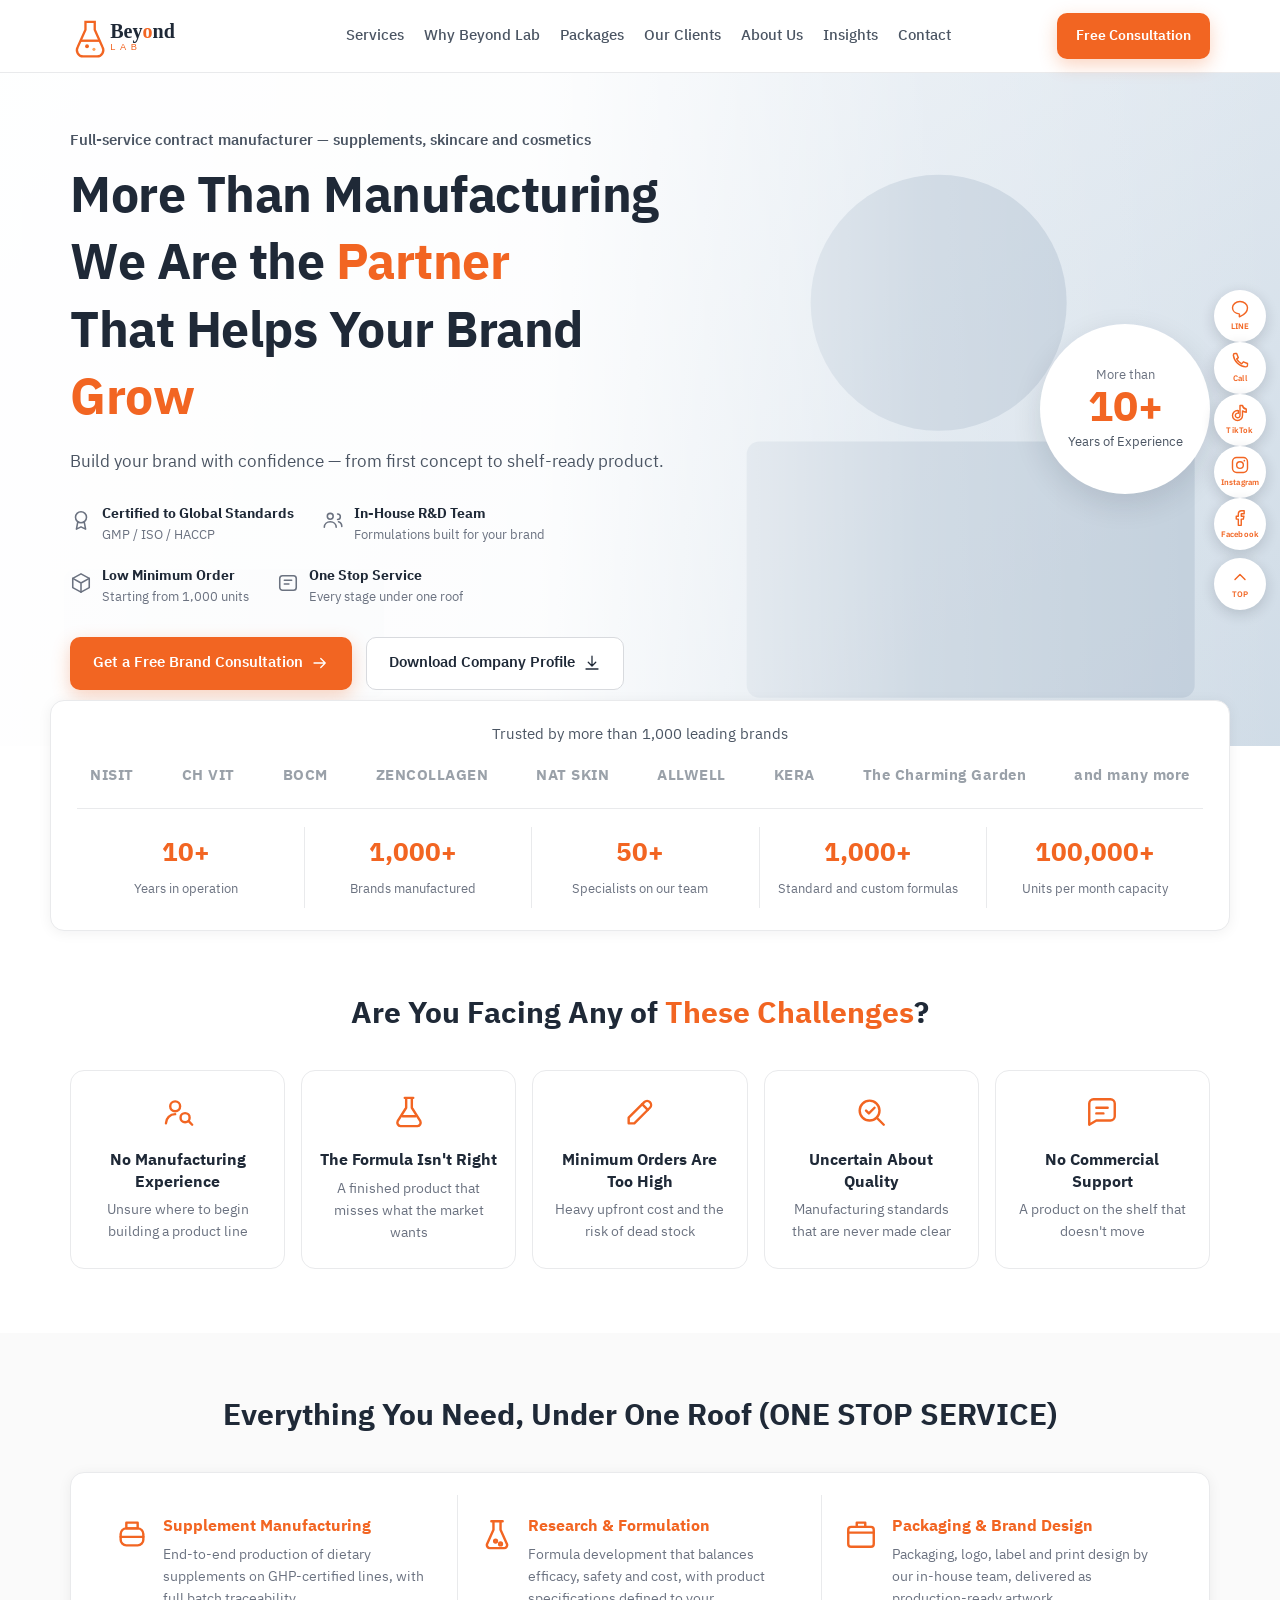
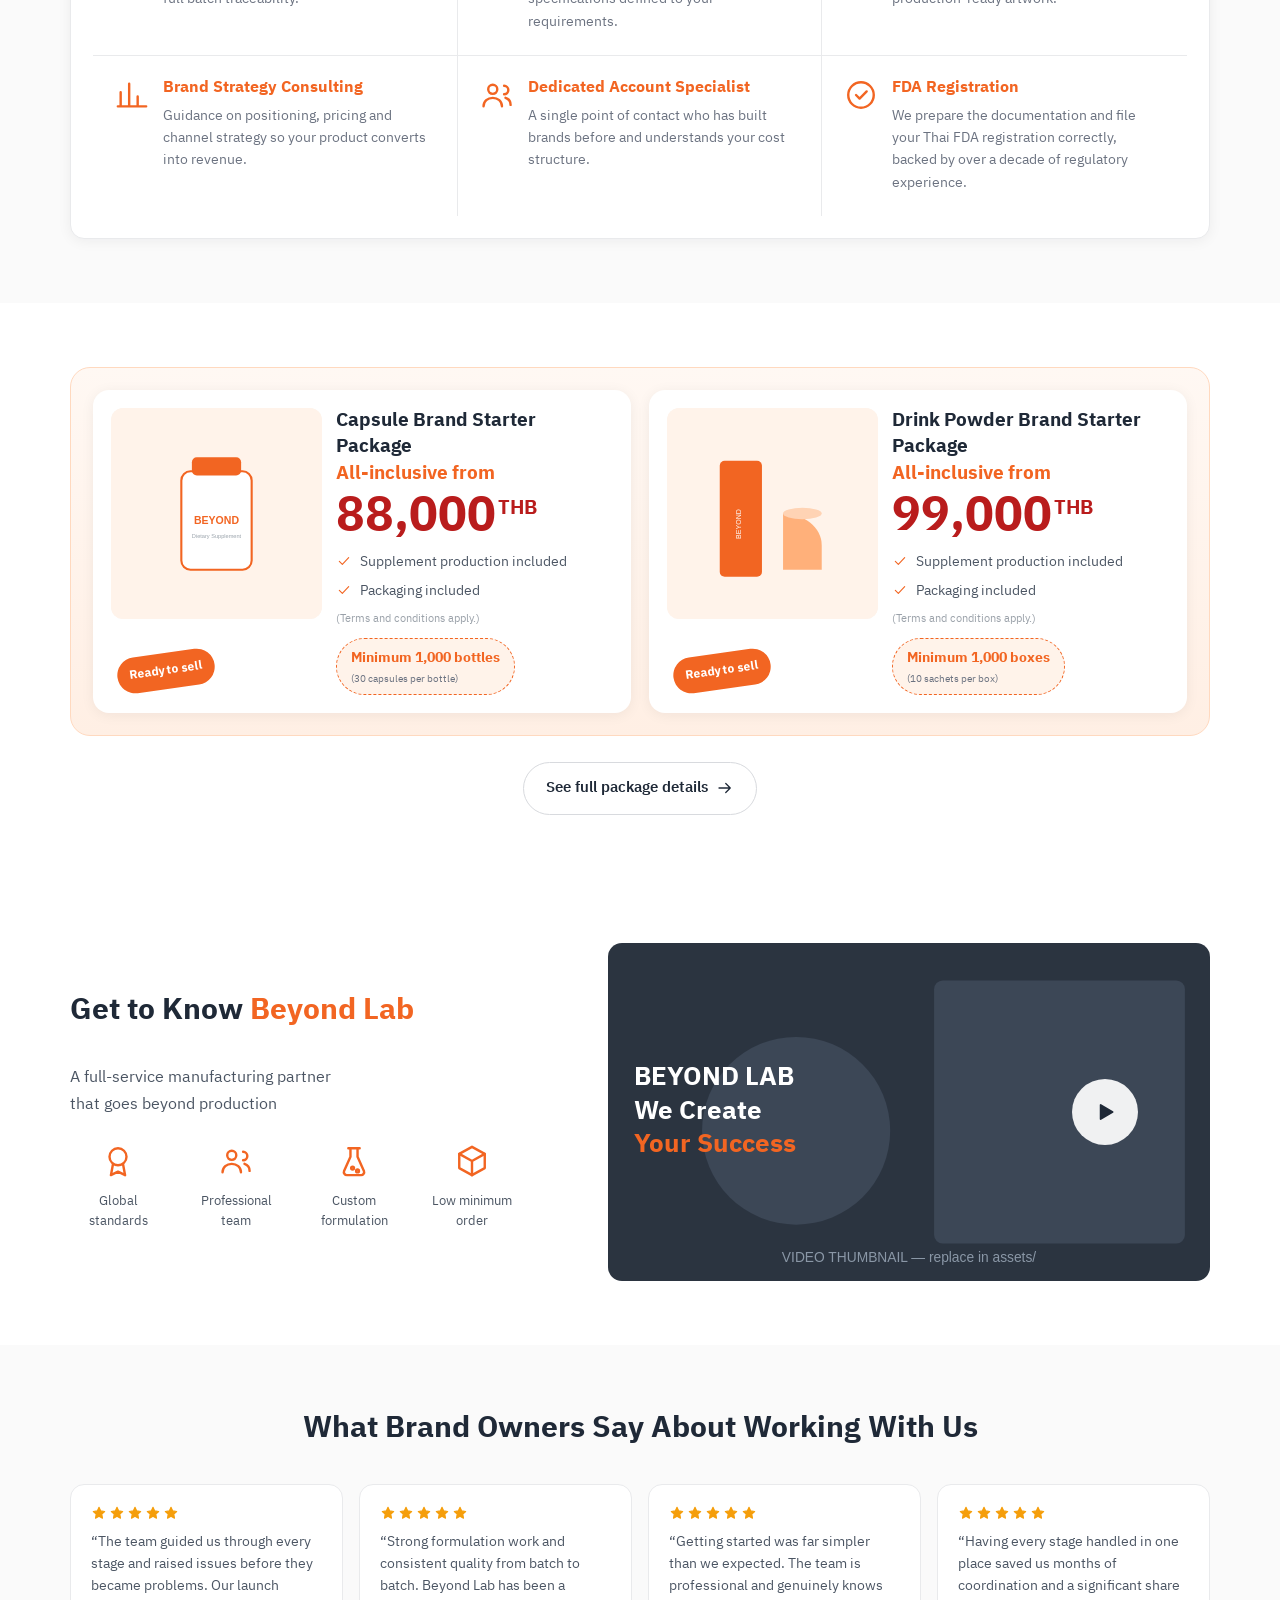
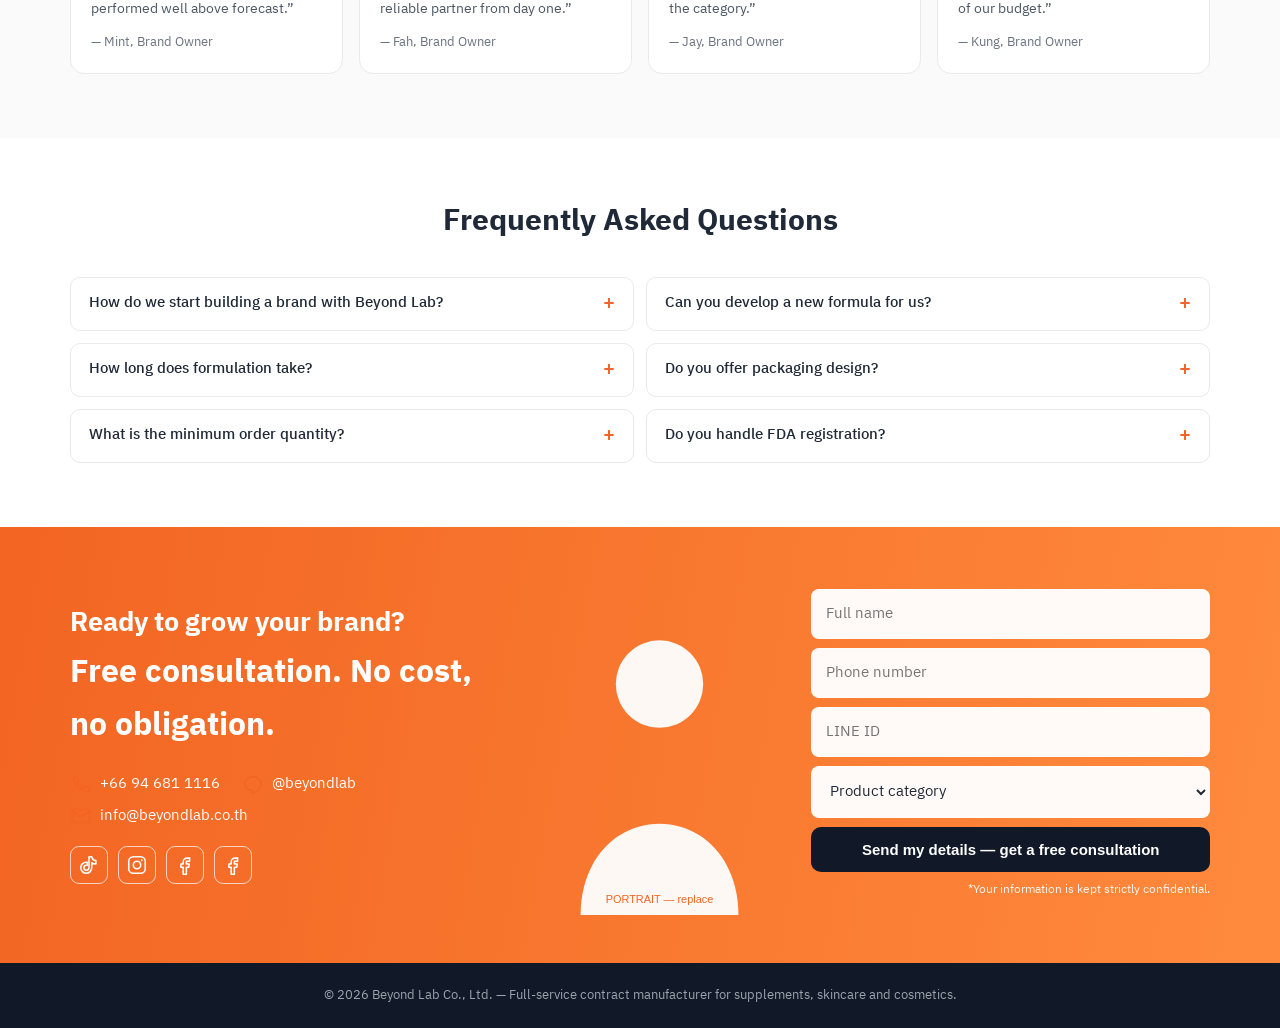
==== docs/index.html @ 8967efa1 "Gate the editor behind a secret key, add editor-free production build - Toolbar is removed from the " ====
<!DOCTYPE html>
<html lang="en">
<head>
<meta charset="utf-8">
<meta name="viewport" content="width=device-width, initial-scale=1">
<title>Beyond Lab — Contract Manufacturer for Supplements, Skincare &amp; Cosmetics</title>
<meta name="description" content="Beyond Lab is a full-service contract manufacturer for dietary supplements, skincare and cosmetics. GMP / ISO / HACCP certified, minimum orders from 1,000 units. Free consultation.">
<link rel="icon" href="assets/logo.svg">
<link rel="preconnect" href="https://fonts.googleapis.com">
<link rel="preconnect" href="https://fonts.gstatic.com" crossorigin>
<link href="https://fonts.googleapis.com/css2?family=IBM+Plex+Sans+Thai:wght@400;500;600;700&display=swap" rel="stylesheet">
<link rel="stylesheet" href="css/style.css?v=5">
</head>
<body>

<!-- All page content is rendered from js/content.js -->
<main id="app"></main>

<script src="js/content.js?v=5"></script>
<script src="js/icons.js?v=5"></script>
<script src="js/render.js?v=5"></script>
<script src="js/viewer.js"></script>
</body>
</html>
---- docs/css/style.css ----
/* ============================================================
   Beyond Lab landing page
   ============================================================ */
:root{
  --brand:#F26522; --brand-d:#d4531a; --brand-l:#FFF3EA;
  --ink:#1F2937; --ink-2:#4B5563; --muted:#6B7280;
  --line:#E9EAEC; --bg:#fff; --bg-alt:#FAFAFA;
  --radius:14px; --shadow:0 2px 14px rgba(17,24,39,.06);
  --wrap:1180px;
}
*{box-sizing:border-box}
html{scroll-behavior:smooth}
body{
  margin:0;background:var(--bg);color:var(--ink);
  font-family:"IBM Plex Sans Thai","Noto Sans Thai",-apple-system,"Segoe UI",sans-serif;
  font-size:16px;line-height:1.65;-webkit-font-smoothing:antialiased;
}
img{max-width:100%;display:block}
/* ช่องรูป: กำหนดกรอบไว้แน่นอน รูปใหม่ที่ใส่เข้ามาจะถูกครอบให้พอดีเสมอ */
.imgbox{position:relative;display:block;width:100%;overflow:hidden}
.imgbox>img{width:100%;height:100%;display:block;object-fit:cover;object-position:center;background:var(--bg-alt)}
a{color:inherit;text-decoration:none}
h1,h2,h3{margin:0;line-height:1.35;font-weight:700}
p{margin:0}
hr{border:0;border-top:1px solid var(--line);margin:18px 0}
.wrap{max-width:var(--wrap);margin:0 auto;padding:0 20px;width:100%}
.hl{color:var(--brand)}
.center{text-align:center;margin-top:26px}
.ic{width:22px;height:22px;flex:none}

/* ---------- buttons ---------- */
.btn{display:inline-flex;align-items:center;gap:8px;padding:13px 22px;border-radius:10px;
  font-weight:600;font-size:15px;border:1px solid transparent;cursor:pointer;transition:.18s}
.btn .ic{width:18px;height:18px}
.btn.primary{background:var(--brand);color:#fff;box-shadow:0 6px 18px rgba(242,101,34,.28)}
.btn.primary:hover{background:var(--brand-d)}
.btn.ghost{background:#fff;color:var(--ink);border-color:#D8DADE}
.btn.ghost:hover{border-color:var(--brand);color:var(--brand)}
.btn.dark{background:#111827;color:#fff;justify-content:center}
.btn.dark:hover{background:#000}
.btn.sm{padding:10px 18px;font-size:14px}
.btn.round{border-radius:999px}
.btn.block{width:100%}

/* ---------- header ---------- */
.site-header{position:sticky;top:0;z-index:50;background:#fff;border-bottom:1px solid var(--line)}
.hd{display:flex;align-items:center;gap:22px;height:72px}
.logo-img{flex:none}
.logo-img>img{background:transparent}
.nav{flex:1;min-width:0}
.nav-list{display:flex;flex-wrap:wrap;gap:20px;justify-content:center}
.nav-item a{font-size:14.5px;color:var(--ink-2);font-weight:500}
.nav-item a:hover{color:var(--brand)}

/* ---------- hero ---------- */
.hero{position:relative;min-height:560px;display:flex;align-items:center;overflow:hidden}
.hero-bg{position:absolute;inset:0;background-repeat:no-repeat;background-color:var(--bg-alt);z-index:0}
.hero-bg::after{content:"";position:absolute;inset:0;
  background:linear-gradient(90deg,rgba(255,255,255,.97) 0%,rgba(255,255,255,.92) 42%,rgba(255,255,255,.25) 72%,rgba(255,255,255,0) 100%)}
.hero-in{position:relative;z-index:2;display:flex;align-items:center;gap:24px;padding-top:56px;padding-bottom:56px}
.hero-copy{max-width:640px}
.eyebrow{font-size:15px;color:var(--ink-2);font-weight:600;margin-bottom:10px}
.hero-title{font-size:clamp(30px,4.4vw,50px);letter-spacing:-.5px}
.hero-sub{margin-top:14px;color:var(--ink-2);font-size:17px}
.hero-features{display:flex;flex-wrap:wrap;gap:18px 28px;margin:26px 0 28px}
.hf{display:flex;align-items:center;gap:10px;position:relative}
.hf strong{display:block;font-size:14px}
.hf span{display:block;font-size:13px;color:var(--muted)}
.hero-btns{display:flex;flex-wrap:wrap;gap:14px}
.hero-badge{margin-left:auto;background:#fff;border-radius:50%;width:170px;height:170px;flex:none;
  display:flex;flex-direction:column;align-items:center;justify-content:center;box-shadow:0 10px 30px rgba(17,24,39,.12)}
.hero-badge .bt{font-size:13px;color:var(--muted)}
.hero-badge .bn{font-size:42px;color:var(--brand);line-height:1.1}
.hero-badge .bb{font-size:13px;color:var(--ink-2)}

/* ---------- cards / sections ---------- */
.card{background:#fff;border:1px solid var(--line);border-radius:var(--radius)}
.card.soft{box-shadow:var(--shadow)}
.pad{padding:22px}
.sec{padding:64px 0}
.sec.alt{background:var(--bg-alt)}
.sec-title{text-align:center;font-size:clamp(22px,2.6vw,30px);margin-bottom:34px}
.sec-title.left{text-align:left}
.grid{display:grid;gap:16px}
.g3{grid-template-columns:repeat(3,1fr)}
.g4{grid-template-columns:repeat(4,1fr)}
.g5{grid-template-columns:repeat(5,1fr)}

/* trust */
.trust{margin-top:-46px;position:relative;z-index:5}
.trust .card{padding:22px 26px}
.trust-head{text-align:center;font-size:15px;color:var(--ink-2);margin-bottom:16px}
.logos{display:flex;flex-wrap:wrap;justify-content:space-around;align-items:center;gap:14px 22px}
.logo-chip span{font-weight:700;color:#9AA1A9;letter-spacing:.5px;font-size:15px}
.stats{display:grid;grid-template-columns:repeat(5,1fr);gap:10px;text-align:center}
.stat{border-left:1px solid var(--line);padding:6px 8px}
.stat:first-child{border-left:0}
.stat strong{display:block;color:var(--brand);font-size:26px}
.stat span{font-size:13px;color:var(--muted)}

/* problems */
.pcard{padding:24px 18px;text-align:center}
.pcard h3{font-size:16px;margin:12px 0 6px}
.pcard p{font-size:13.5px;color:var(--muted)}

/* services */
.svc{gap:0}
.scard{display:flex;gap:14px;padding:22px;border-right:1px solid var(--line);border-bottom:1px solid var(--line)}
.svc .scard:nth-child(3n){border-right:0}
.svc .scard:nth-last-child(-n+3){border-bottom:0}
.scard h3{font-size:15.5px;color:var(--brand);margin-bottom:6px}
.scard p{font-size:13.5px;color:var(--muted)}

/* pricing */
.promo{background:linear-gradient(180deg,#FFF8F3,#FFEFE4);border:1px solid #FFD9BF;border-radius:20px;padding:22px}
.promo-grid{display:grid;grid-template-columns:1fr 1fr;gap:18px}
.promo-card{background:#fff;border-radius:16px;padding:18px;display:flex;gap:14px;position:relative;box-shadow:var(--shadow)}
.promo-media{position:relative;width:42%;flex:none}
.promo-media .imgbox{border-radius:12px}
.ribbon{position:absolute;left:6px;bottom:6px;background:var(--brand);color:#fff;font-size:12px;font-weight:700;
  padding:8px 12px;border-radius:999px;transform:rotate(-8deg)}
.promo-title{font-size:19px;line-height:1.4}
.price{display:flex;align-items:flex-start;gap:2px;margin:4px 0 10px}
.pnum{font-size:48px;font-weight:700;color:#B91C1C;line-height:1}
.punit{font-size:20px;font-weight:700;color:#B91C1C}
.bullets{display:flex;flex-direction:column;gap:6px}
.bullet{display:flex;align-items:center;gap:8px;font-size:14px;color:var(--ink-2)}
.bullet .ic{width:16px;height:16px;color:var(--brand)}
.note{font-size:11px;color:#9AA1A9;margin-top:8px}
.pbadge{margin-top:10px;display:inline-block;background:var(--brand-l);border:1px dashed var(--brand);
  border-radius:999px;padding:6px 14px}
.pbadge strong{color:var(--brand);font-size:14px}
.pbadge span{display:block;font-size:10px;color:var(--muted)}

/* about */
.about{display:grid;grid-template-columns:1fr 1.2fr;gap:36px;align-items:center}
.about-sub{color:var(--ink-2);margin-top:8px}
.about-items{display:flex;flex-wrap:wrap;gap:22px;margin-top:26px}
.ab{display:flex;flex-direction:column;align-items:center;gap:6px;width:96px;text-align:center;font-size:12.5px;color:var(--ink-2)}
.video{position:relative}
.video-bg{position:relative;aspect-ratio:16/9;border-radius:14px;background-repeat:no-repeat;background-color:#2b3440;overflow:hidden}
.video-txt{position:absolute;left:26px;top:50%;transform:translateY(-50%);color:#fff;font-size:26px;font-weight:700;line-height:1.3}
.video-txt span{display:block}
.play{position:absolute;right:12%;top:50%;transform:translate(0,-50%);width:66px;height:66px;border-radius:50%;
  background:rgba(255,255,255,.92);display:flex;align-items:center;justify-content:center;color:var(--ink)}
.play .ic{width:26px;height:26px;fill:currentColor}
.play:hover{background:#fff}

/* testimonials */
.tcard{padding:20px}
.stars{display:flex;gap:2px;margin-bottom:10px}
.stars .ic{width:16px;height:16px;color:#F59E0B;fill:#F59E0B}
.tcard p{font-size:13.5px;color:var(--ink-2)}
.author{display:block;margin-top:12px;font-size:13px;color:var(--muted)}

/* faq */
.faq-grid{display:grid;grid-template-columns:1fr 1fr;gap:12px}
.faq-item{border:1px solid var(--line);border-radius:10px;background:#fff;padding:14px 18px;position:relative}
.faq-item summary{display:flex;justify-content:space-between;align-items:center;gap:12px;cursor:pointer;
  list-style:none;font-size:14.5px;font-weight:500}
.faq-item summary::-webkit-details-marker{display:none}
.faq-item summary i{font-style:normal;color:var(--brand);font-size:20px;line-height:1}
.faq-item[open] summary i{transform:rotate(45deg)}
.faq-a{margin-top:10px;font-size:14px;color:var(--muted);border-top:1px dashed var(--line);padding-top:10px}

/* contact */
.contact{background:linear-gradient(100deg,var(--brand),#FF8A3D);color:#fff;padding:48px 0}
.contact-in{display:grid;grid-template-columns:1.1fr .6fr 1fr;gap:24px;align-items:center}
.c-head{font-size:clamp(20px,2.4vw,27px)}
.c-sub{font-size:clamp(22px,2.8vw,32px);font-weight:700;margin-top:6px}
.chans{display:flex;flex-wrap:wrap;gap:8px 22px;margin-top:20px;font-size:14.5px}
.chan{display:flex;align-items:center;gap:8px}
.socs{display:flex;gap:10px;margin-top:18px}
.soc a{width:38px;height:38px;border-radius:9px;border:1.5px solid rgba(255,255,255,.7);
  display:flex;align-items:center;justify-content:center}
.soc a:hover{background:rgba(255,255,255,.18)}
.contact-art .imgbox{background:transparent}
.contact-art .imgbox>img{background:transparent}
.contact-form{background:transparent;display:flex;flex-direction:column;gap:9px}
.fields{display:flex;flex-direction:column;gap:9px}
.contact-form input,.contact-form select,.contact-form textarea{
  width:100%;padding:12px 14px;border-radius:8px;border:1px solid rgba(255,255,255,.6);
  background:rgba(255,255,255,.96);color:var(--ink);font-family:inherit;font-size:14.5px}
.form-note{font-size:11.5px;text-align:right;opacity:.9}

/* footer */
.site-footer{background:#111827;color:#9CA3AF;padding:22px 0;font-size:13px;text-align:center}

/* floating */
.floating{position:fixed;right:14px;top:50%;transform:translateY(-50%);z-index:60;
  display:flex;flex-direction:column;gap:8px}
.fl{position:relative}
.fl a,.fl.top{width:52px;height:52px;border-radius:50%;background:#fff;box-shadow:0 4px 14px rgba(17,24,39,.16);
  display:flex;flex-direction:column;align-items:center;justify-content:center;color:var(--brand);gap:1px}
.fl a:hover,.fl.top:hover{background:var(--brand);color:#fff}
.fl .ic{width:20px;height:20px}
.fl-label{font-size:8px;font-weight:600;letter-spacing:.2px}
.fl.top{background:#fff;color:var(--brand)}

/* ไอคอนในเนื้อหา (ใช้ทั้งหน้าเว็บปกติและโหมดแก้ไข) */
.icobtn{background:none;border:0;padding:0;color:var(--brand);cursor:default;display:inline-flex}
.icobtn.big .ic{width:34px;height:34px}
.pcard .icobtn.big,.ab .icobtn.big{display:block;margin:0 auto}
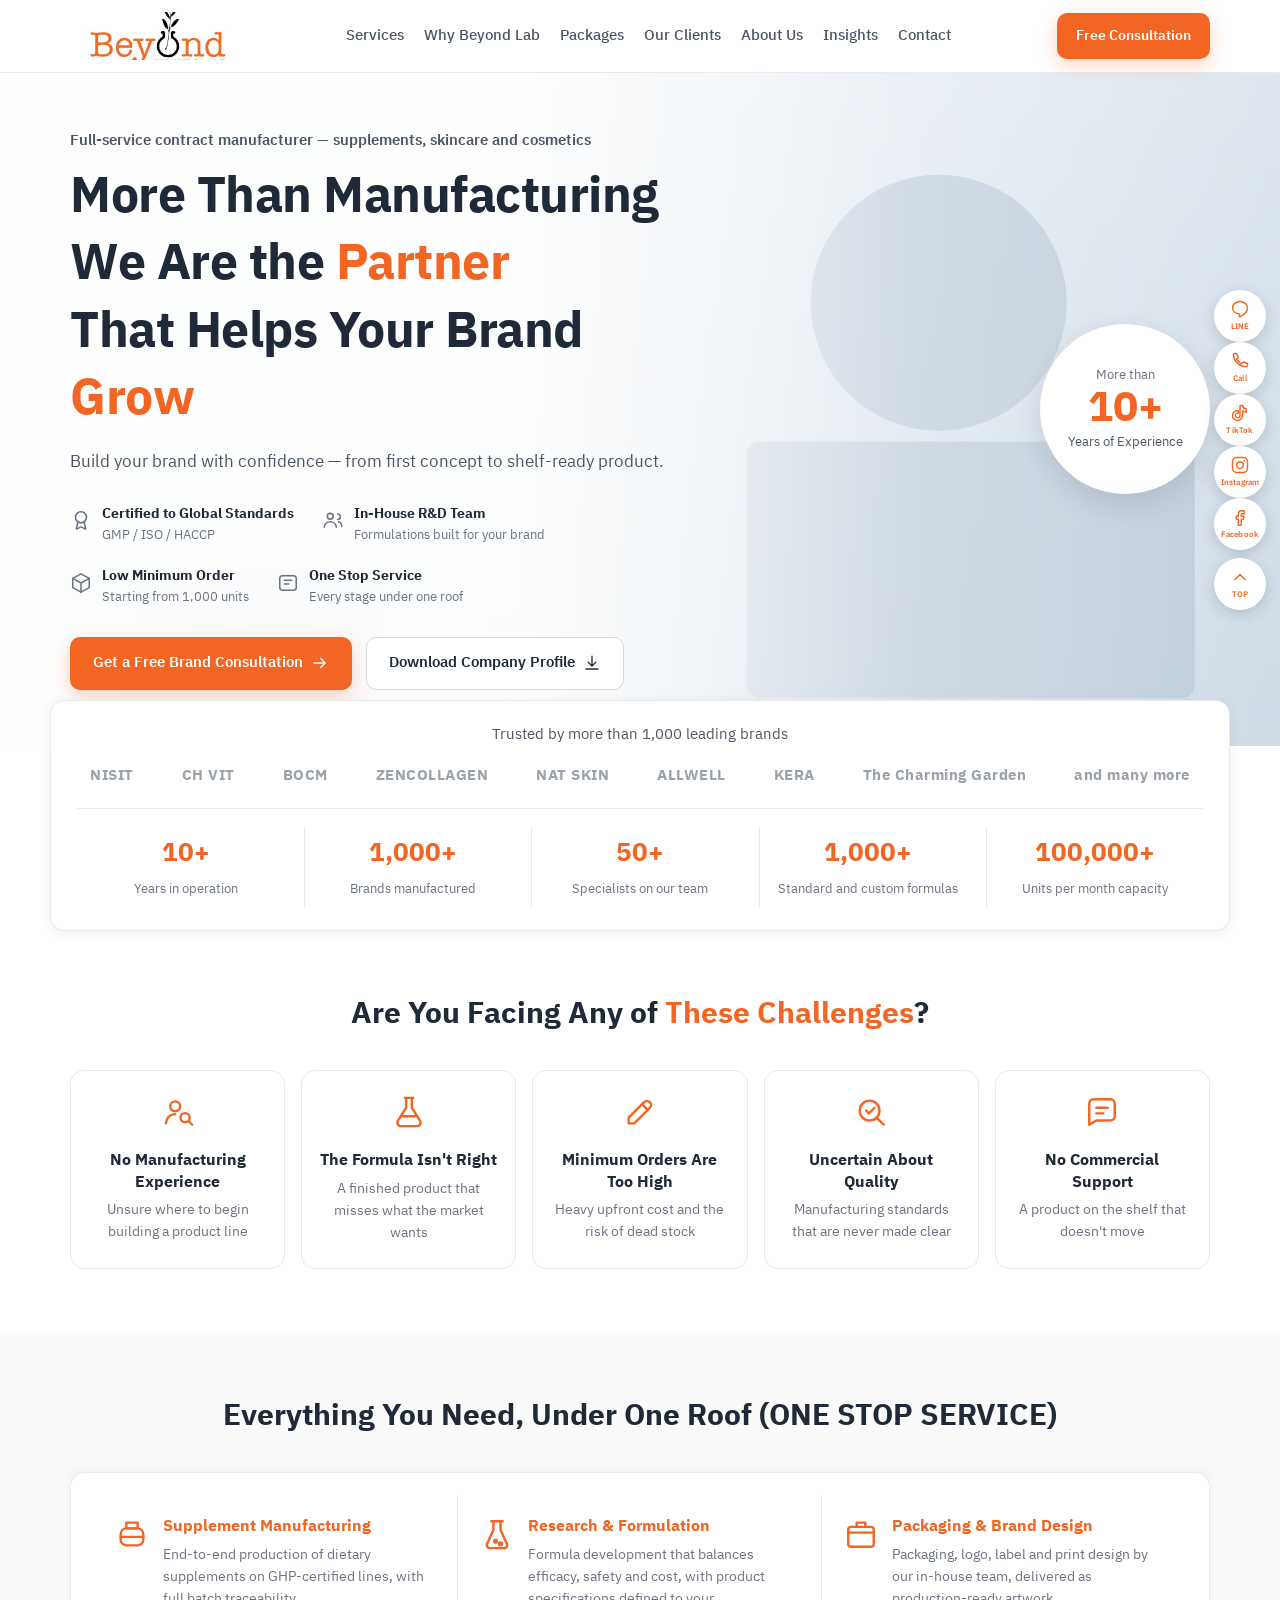
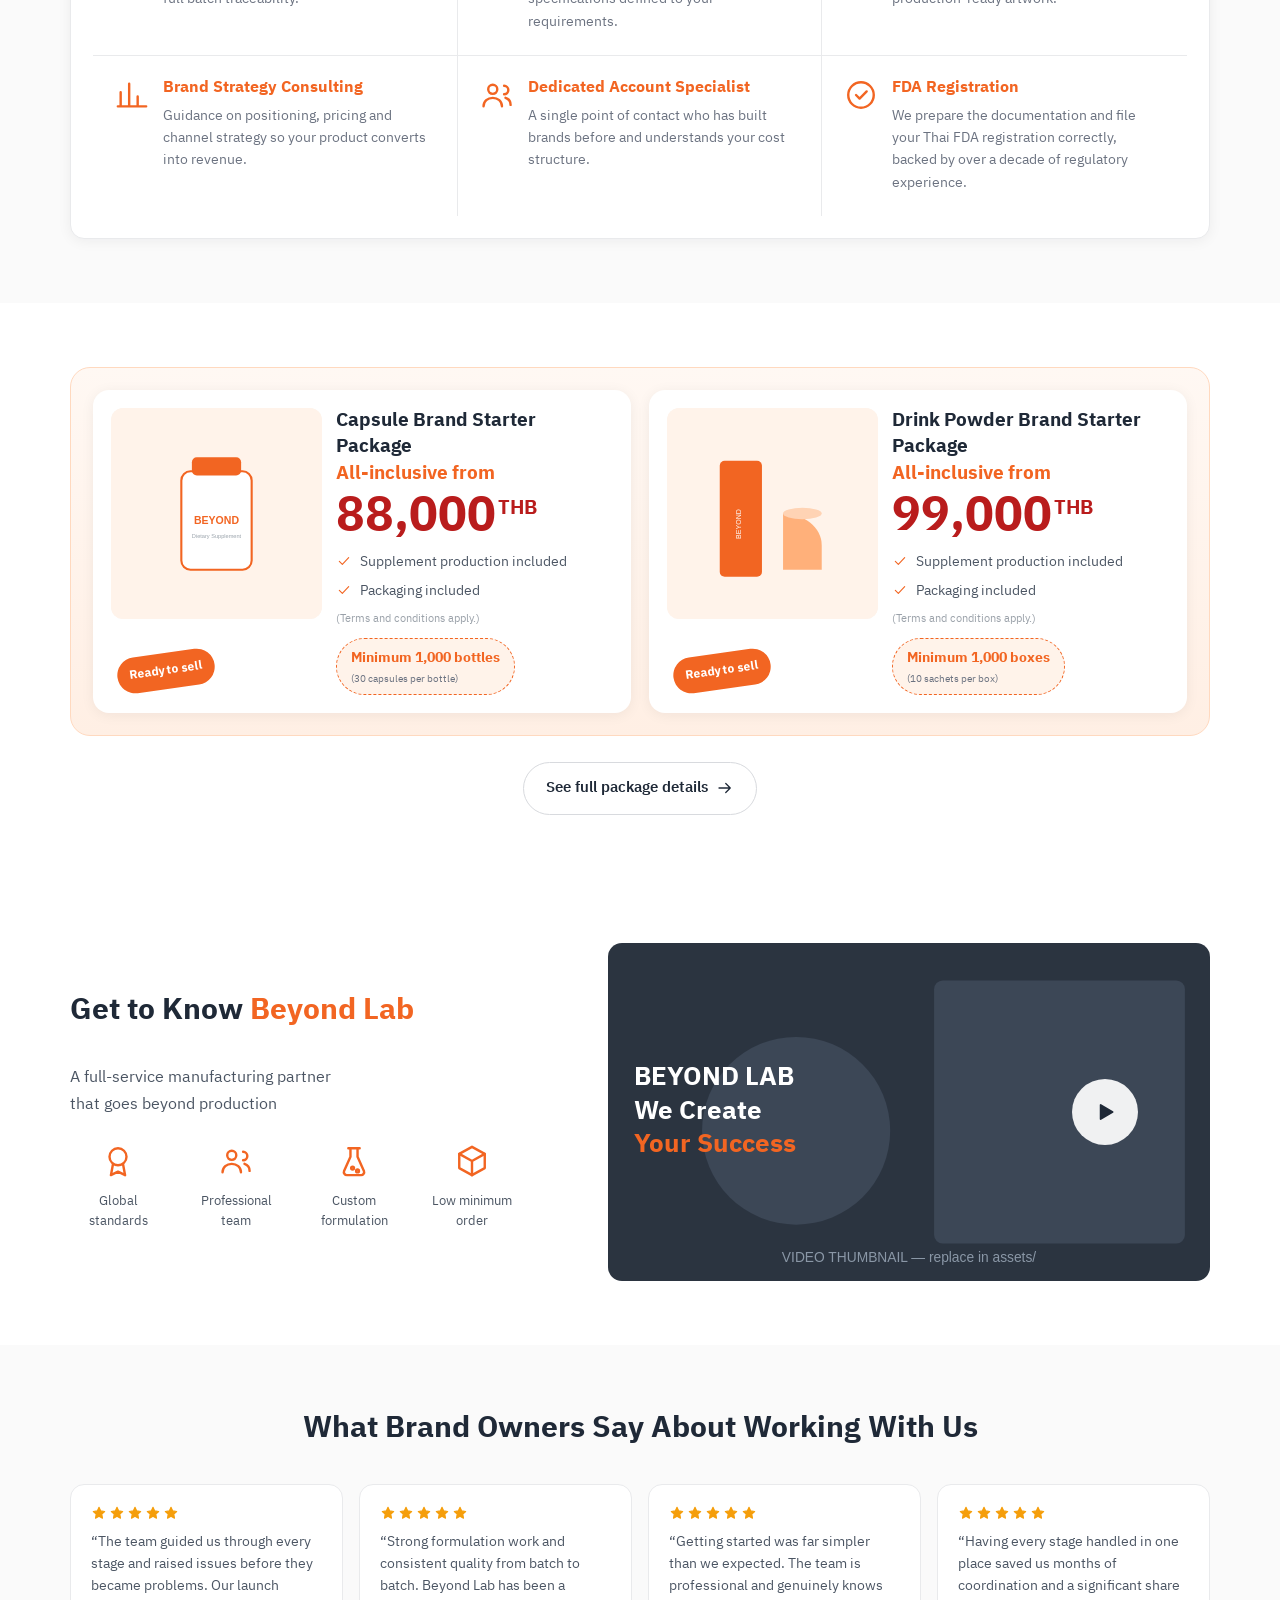
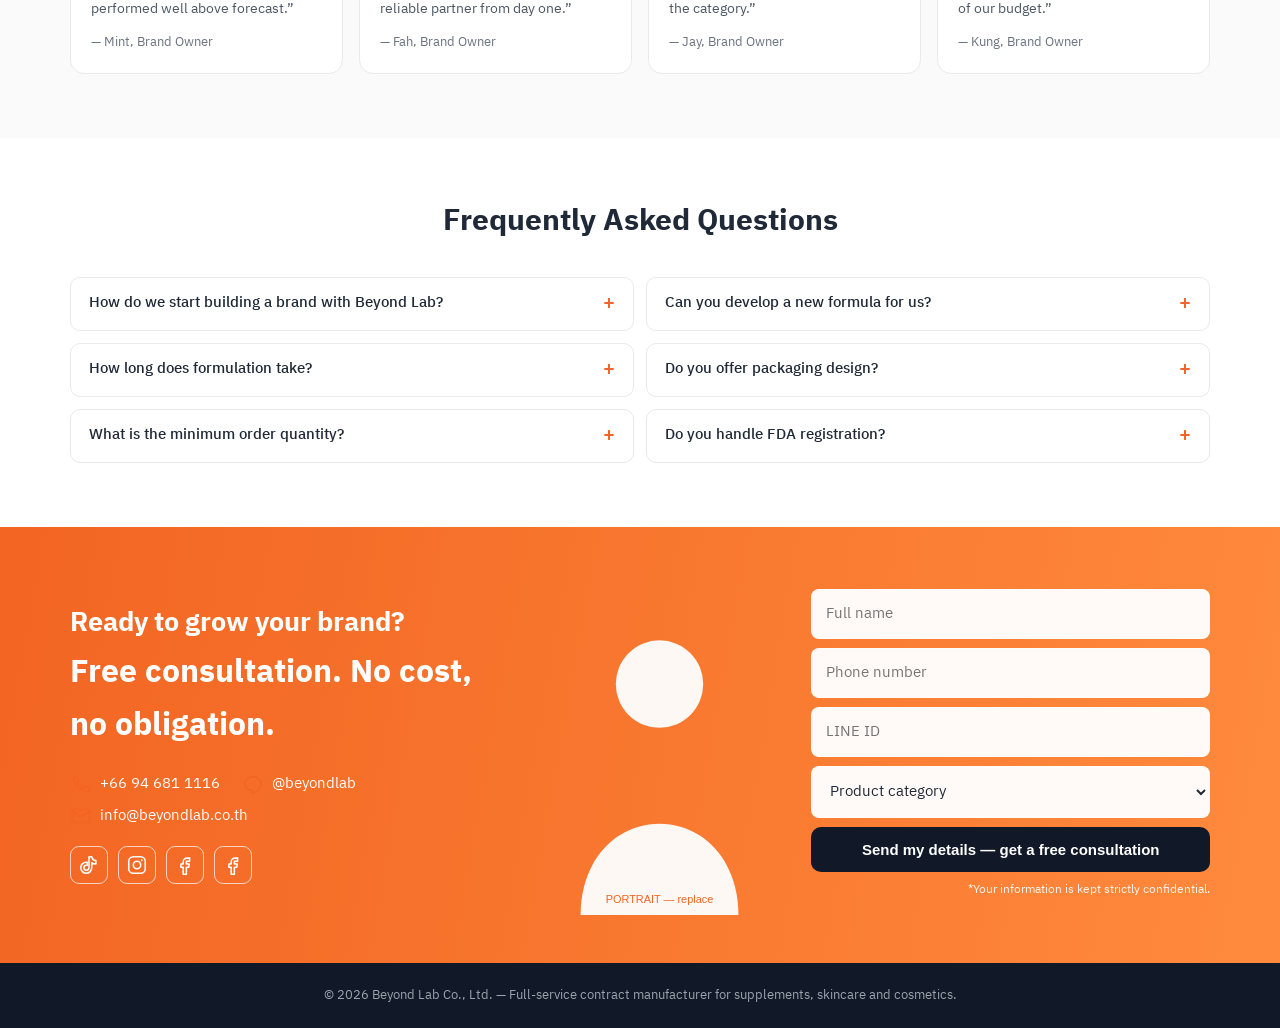
==== commit 210725ae: "Stop edit-mode chrome from overflowing on smaller screens Item tools were absolutely positioned at r" ====
--- a/docs/index.html
+++ b/docs/index.html
@@ -9,16 +9,16 @@
 <link rel="preconnect" href="https://fonts.googleapis.com">
 <link rel="preconnect" href="https://fonts.gstatic.com" crossorigin>
 <link href="https://fonts.googleapis.com/css2?family=IBM+Plex+Sans+Thai:wght@400;500;600;700&display=swap" rel="stylesheet">
-<link rel="stylesheet" href="css/style.css?v=5">
+<link rel="stylesheet" href="css/style.css?v=7">
 </head>
 <body>
 
 <!-- All page content is rendered from js/content.js -->
 <main id="app"></main>
 
-<script src="js/content.js?v=5"></script>
-<script src="js/icons.js?v=5"></script>
-<script src="js/render.js?v=5"></script>
+<script src="js/content.js?v=7"></script>
+<script src="js/icons.js?v=7"></script>
+<script src="js/render.js?v=7"></script>
 <script src="js/viewer.js"></script>
 </body>
 </html>
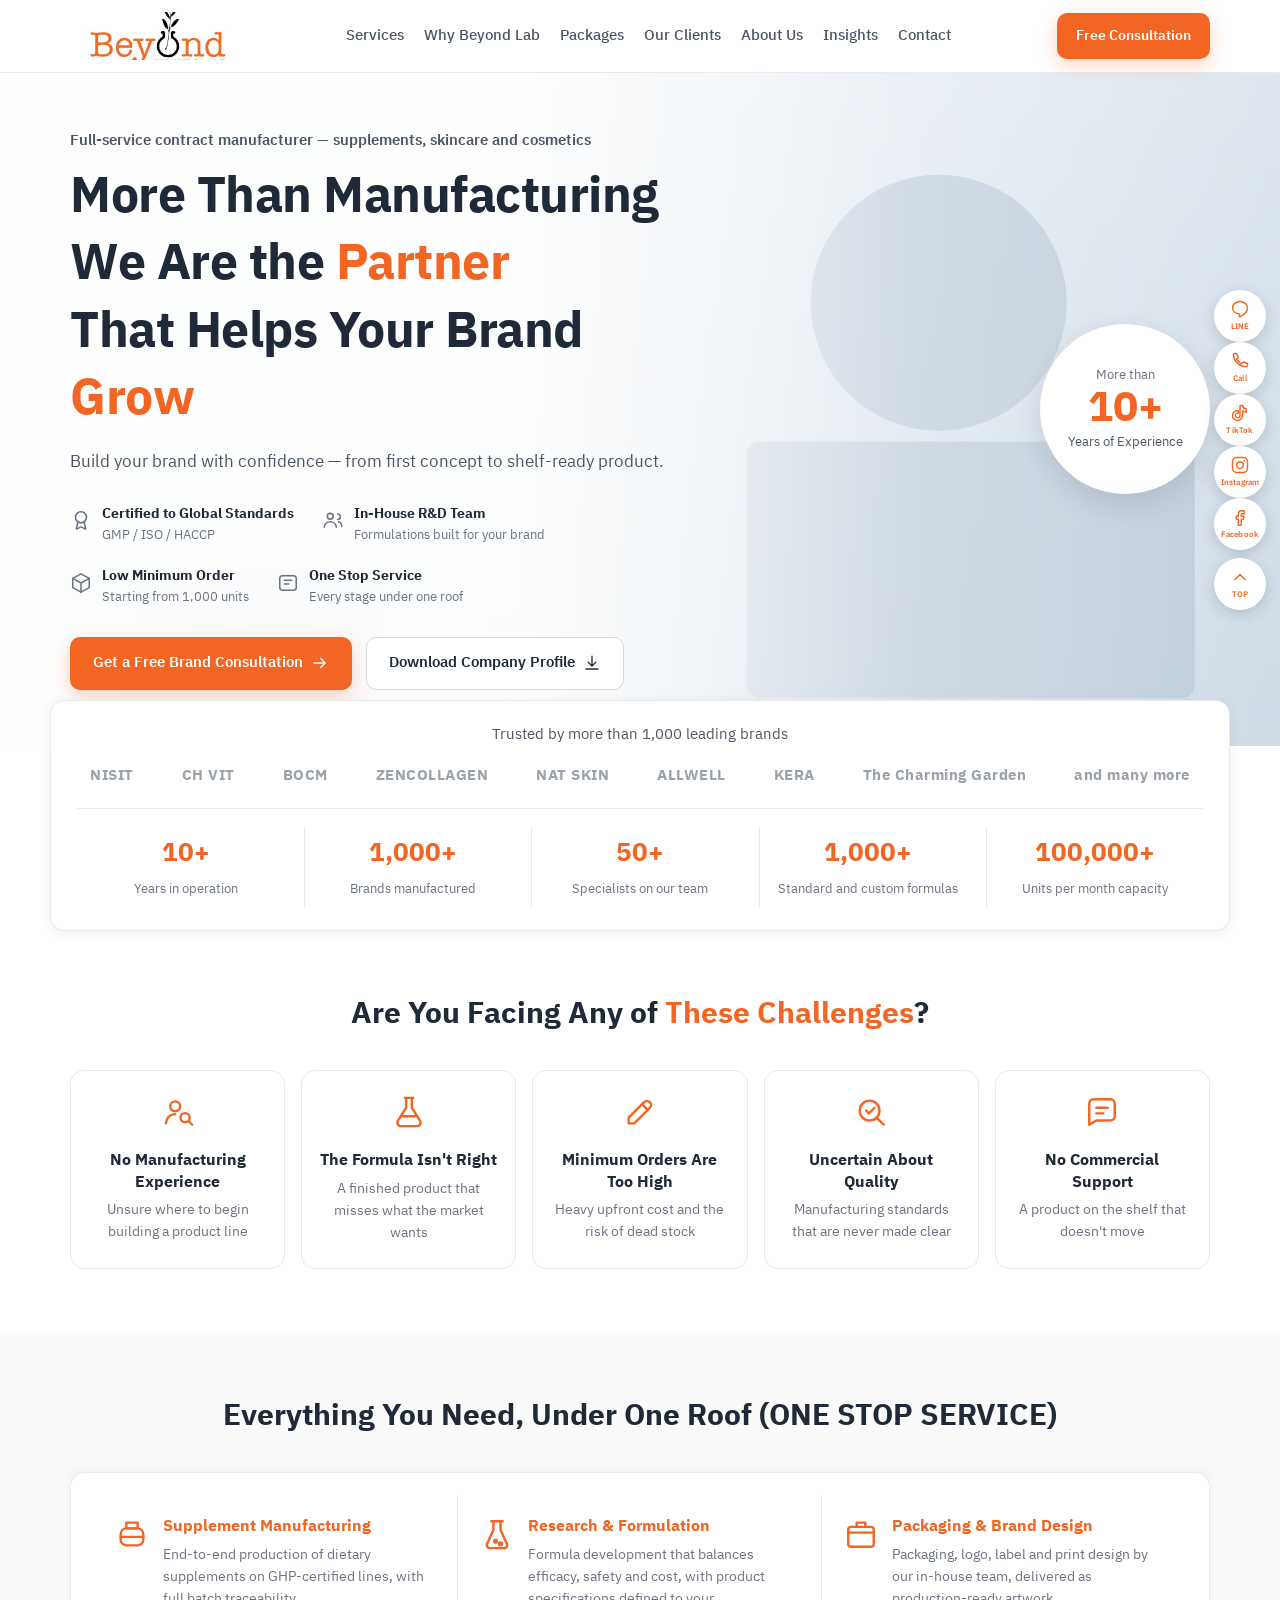
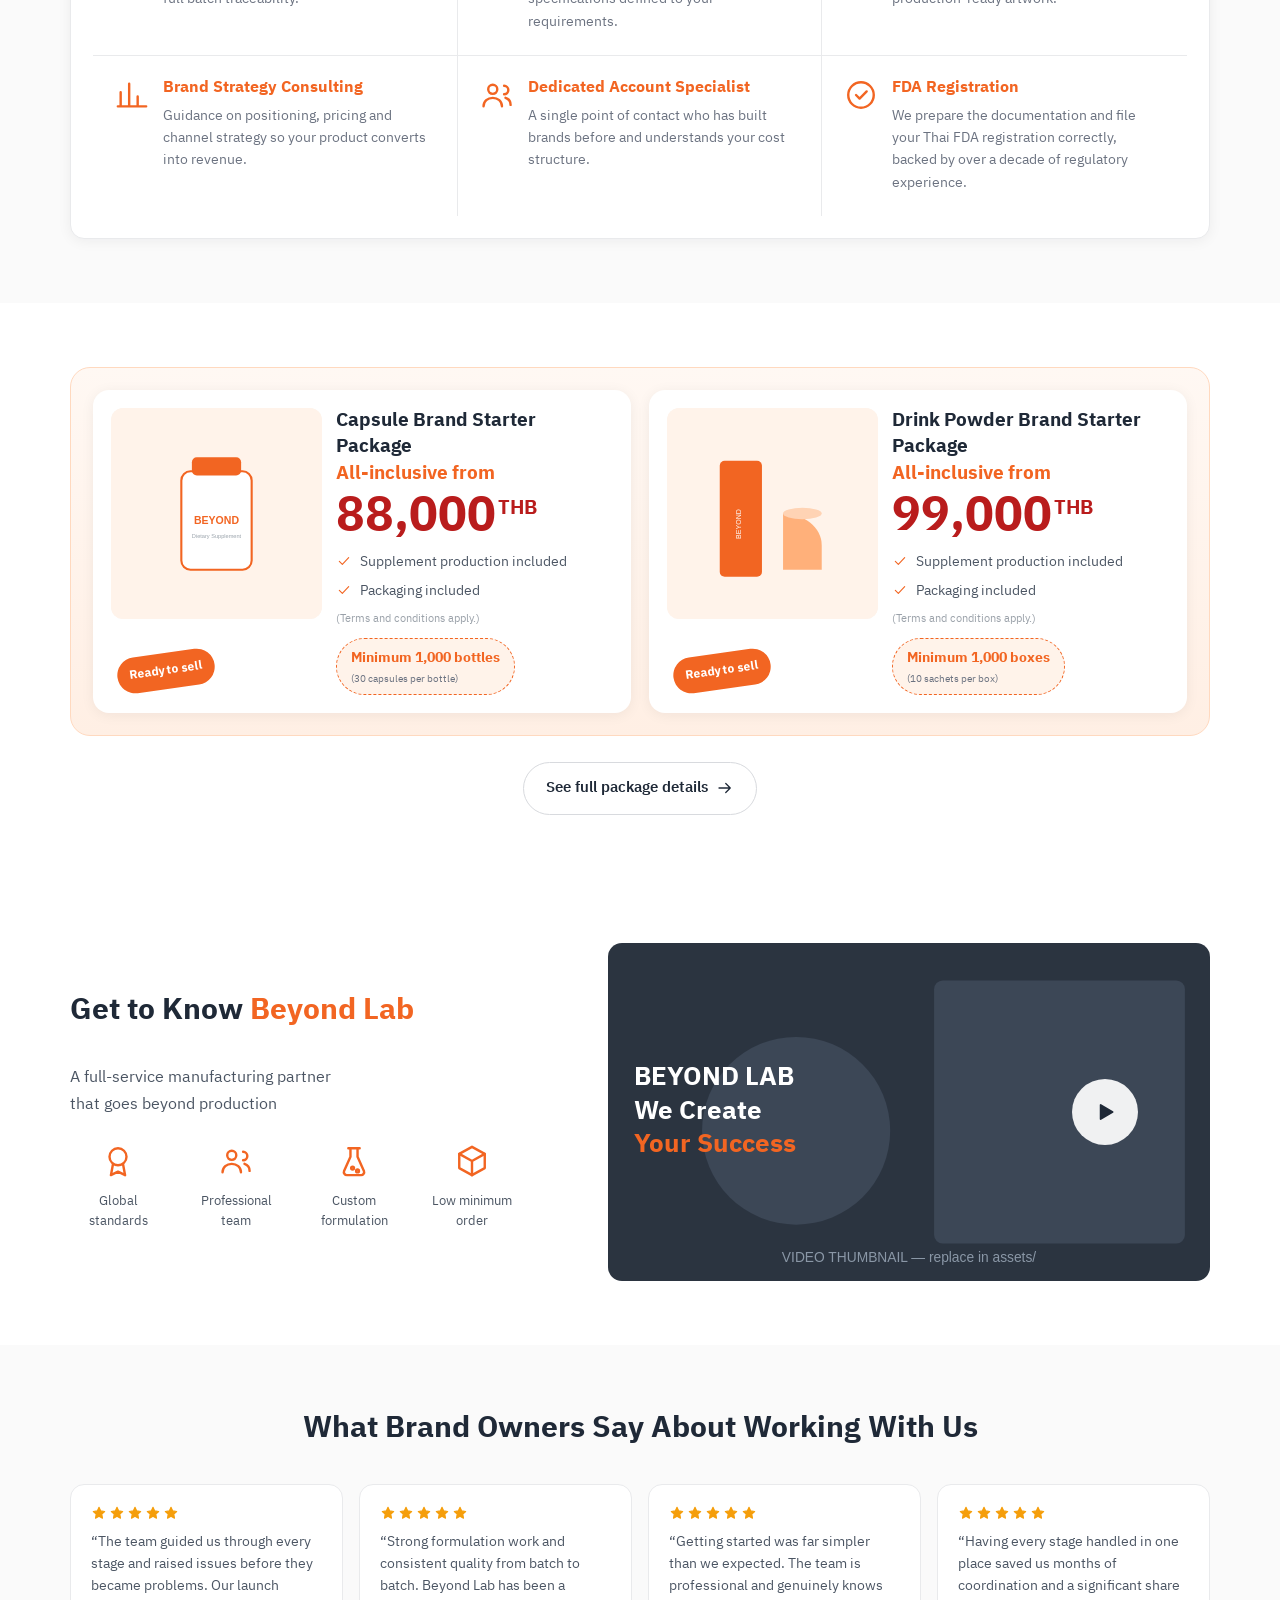
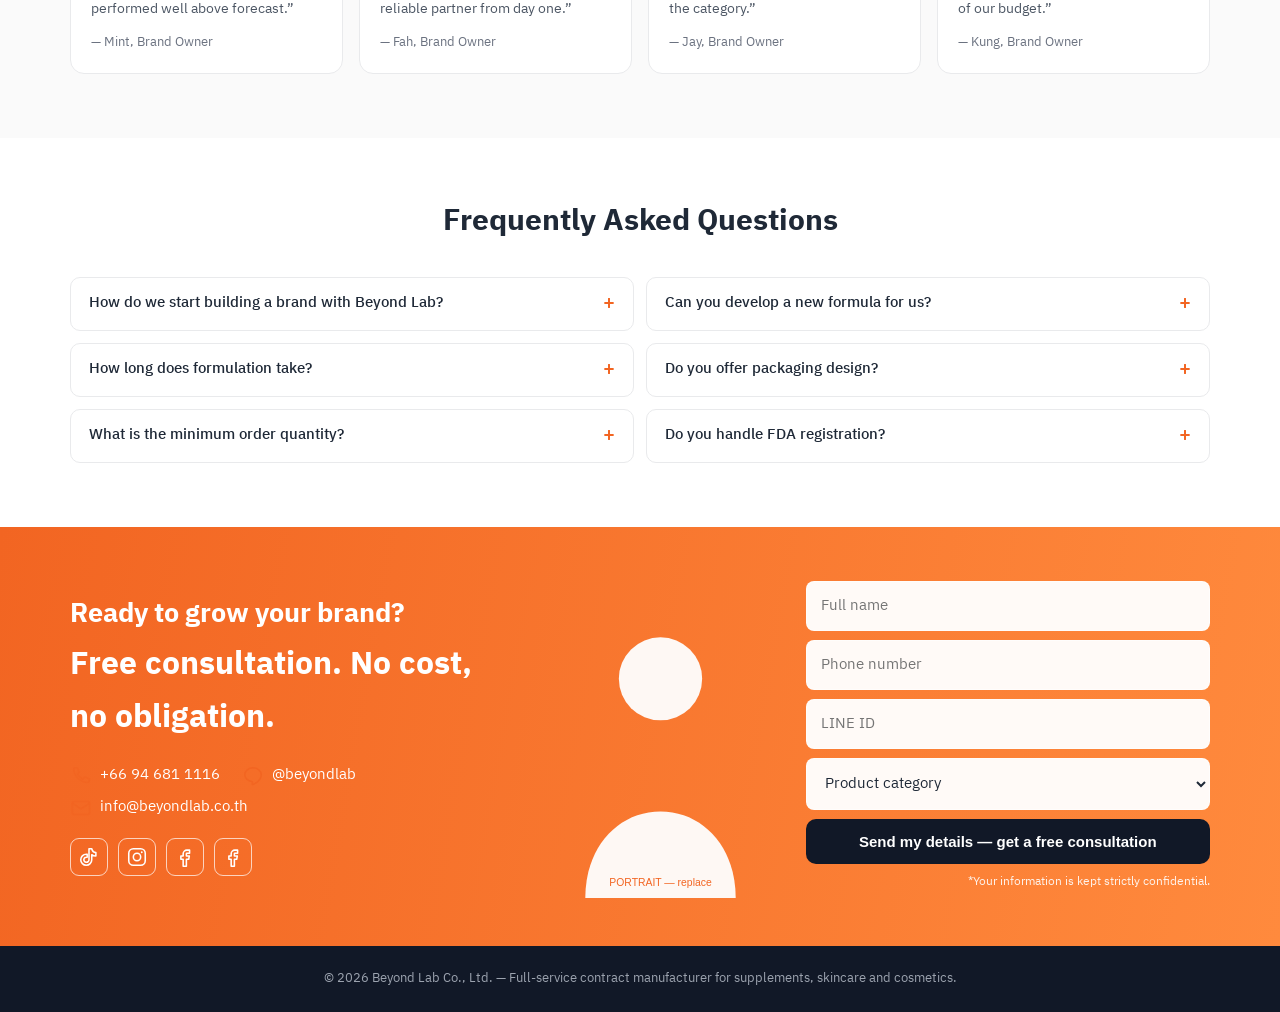
==== commit 2aca5be1: "Fix contact grid overflow and add an overflow inspector The contact image slot had a fixed 340px hei" ====
--- a/docs/index.html
+++ b/docs/index.html
@@ -9,16 +9,16 @@
 <link rel="preconnect" href="https://fonts.googleapis.com">
 <link rel="preconnect" href="https://fonts.gstatic.com" crossorigin>
 <link href="https://fonts.googleapis.com/css2?family=IBM+Plex+Sans+Thai:wght@400;500;600;700&display=swap" rel="stylesheet">
-<link rel="stylesheet" href="css/style.css?v=7">
+<link rel="stylesheet" href="css/style.css?v=9">
 </head>
 <body>
 
 <!-- All page content is rendered from js/content.js -->
 <main id="app"></main>
 
-<script src="js/content.js?v=7"></script>
-<script src="js/icons.js?v=7"></script>
-<script src="js/render.js?v=7"></script>
+<script src="js/content.js?v=9"></script>
+<script src="js/icons.js?v=9"></script>
+<script src="js/render.js?v=9"></script>
 <script src="js/viewer.js"></script>
 </body>
 </html>
--- a/docs/css/style.css
+++ b/docs/css/style.css
@@ -166,6 +166,8 @@
 /* contact */
 .contact{background:linear-gradient(100deg,var(--brand),#FF8A3D);color:#fff;padding:48px 0}
 .contact-in{display:grid;grid-template-columns:1.1fr .6fr 1fr;gap:24px;align-items:center}
+/* กันคอลัมน์ยืดตามเนื้อหาจนดันหน้าเว็บล้นขอบ (min-width ปกติของ grid คือ auto) */
+.contact-in>*,.grid>*,.promo-grid>*,.faq-grid>*,.hero-in>*,.about>*,.stats>*{min-width:0}
 .c-head{font-size:clamp(20px,2.4vw,27px)}
 .c-sub{font-size:clamp(22px,2.8vw,32px);font-weight:700;margin-top:6px}
 .chans{display:flex;flex-wrap:wrap;gap:8px 22px;margin-top:20px;font-size:14.5px}
@@ -174,7 +176,7 @@
 .soc a{width:38px;height:38px;border-radius:9px;border:1.5px solid rgba(255,255,255,.7);
   display:flex;align-items:center;justify-content:center}
 .soc a:hover{background:rgba(255,255,255,.18)}
-.contact-art .imgbox{background:transparent}
+.contact-art .imgbox{background:transparent;max-width:100%}
 .contact-art .imgbox>img{background:transparent}
 .contact-form{background:transparent;display:flex;flex-direction:column;gap:9px}
 .fields{display:flex;flex-direction:column;gap:9px}
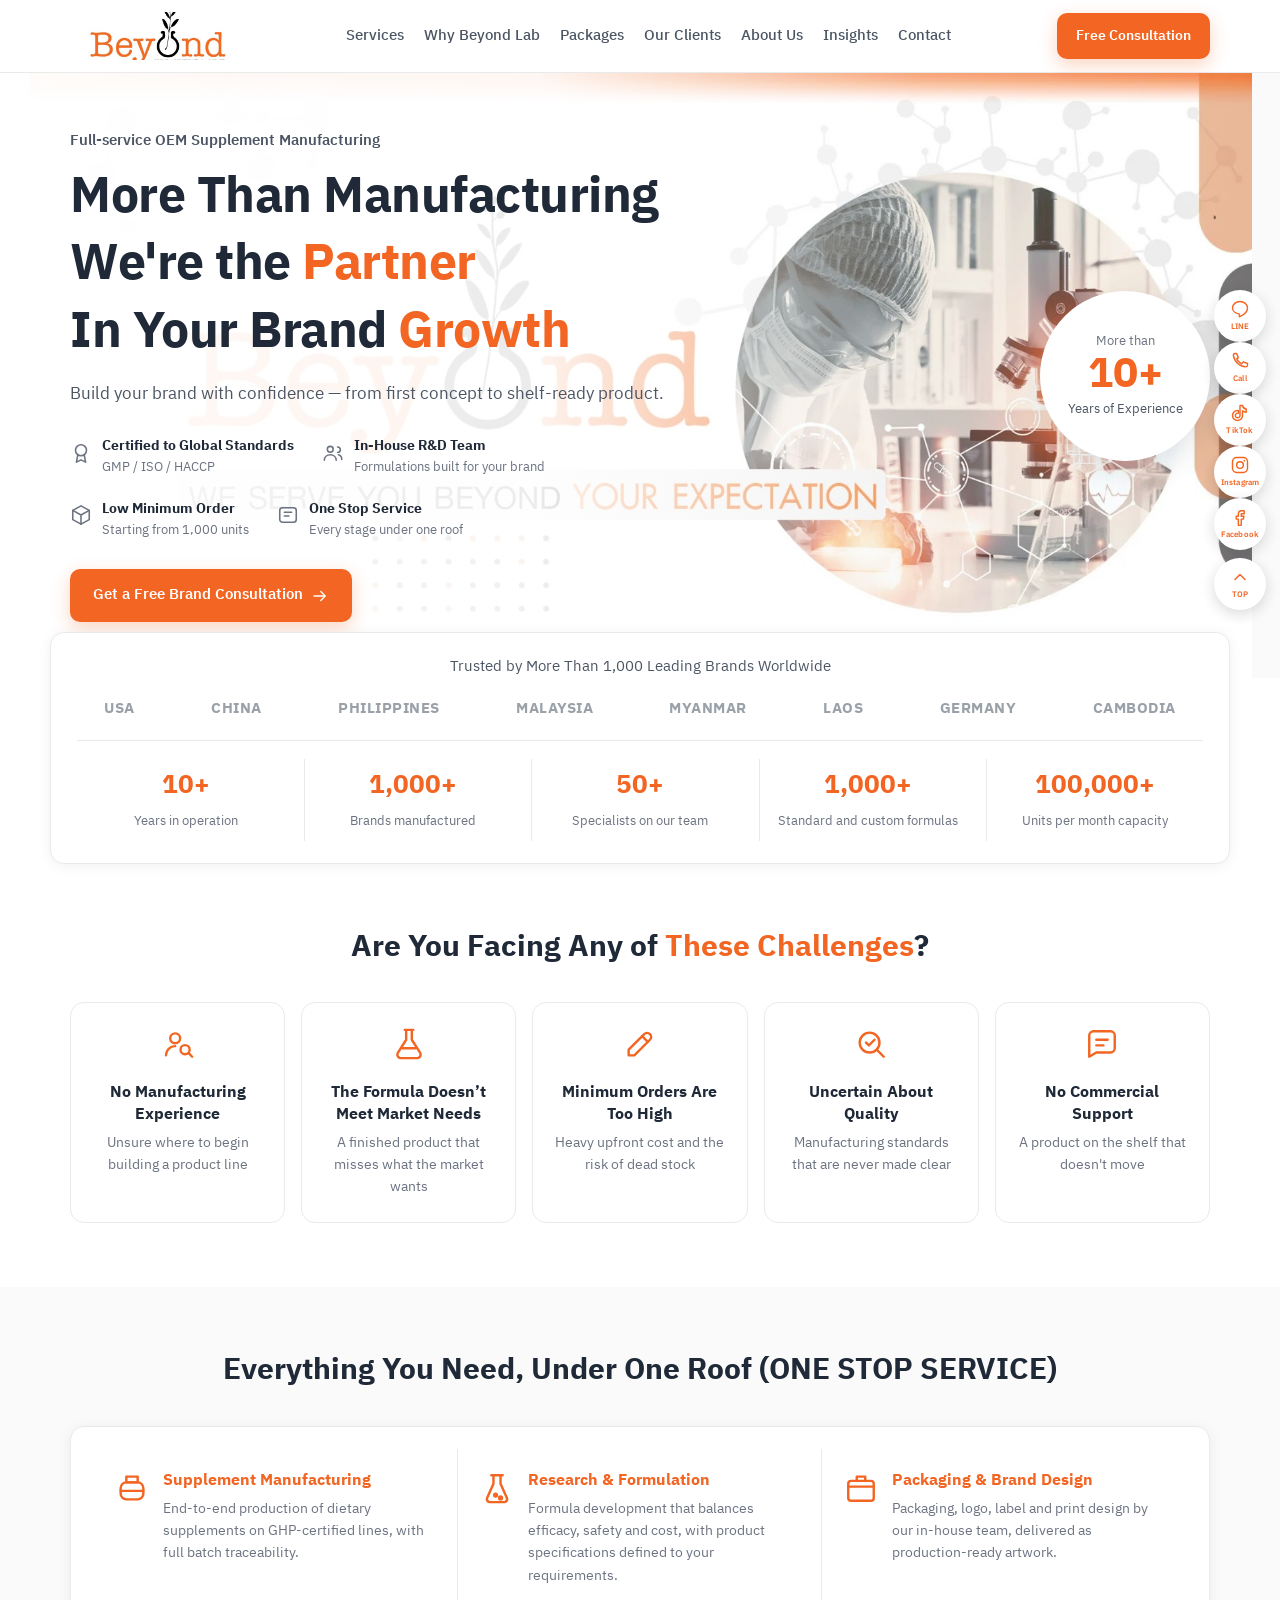
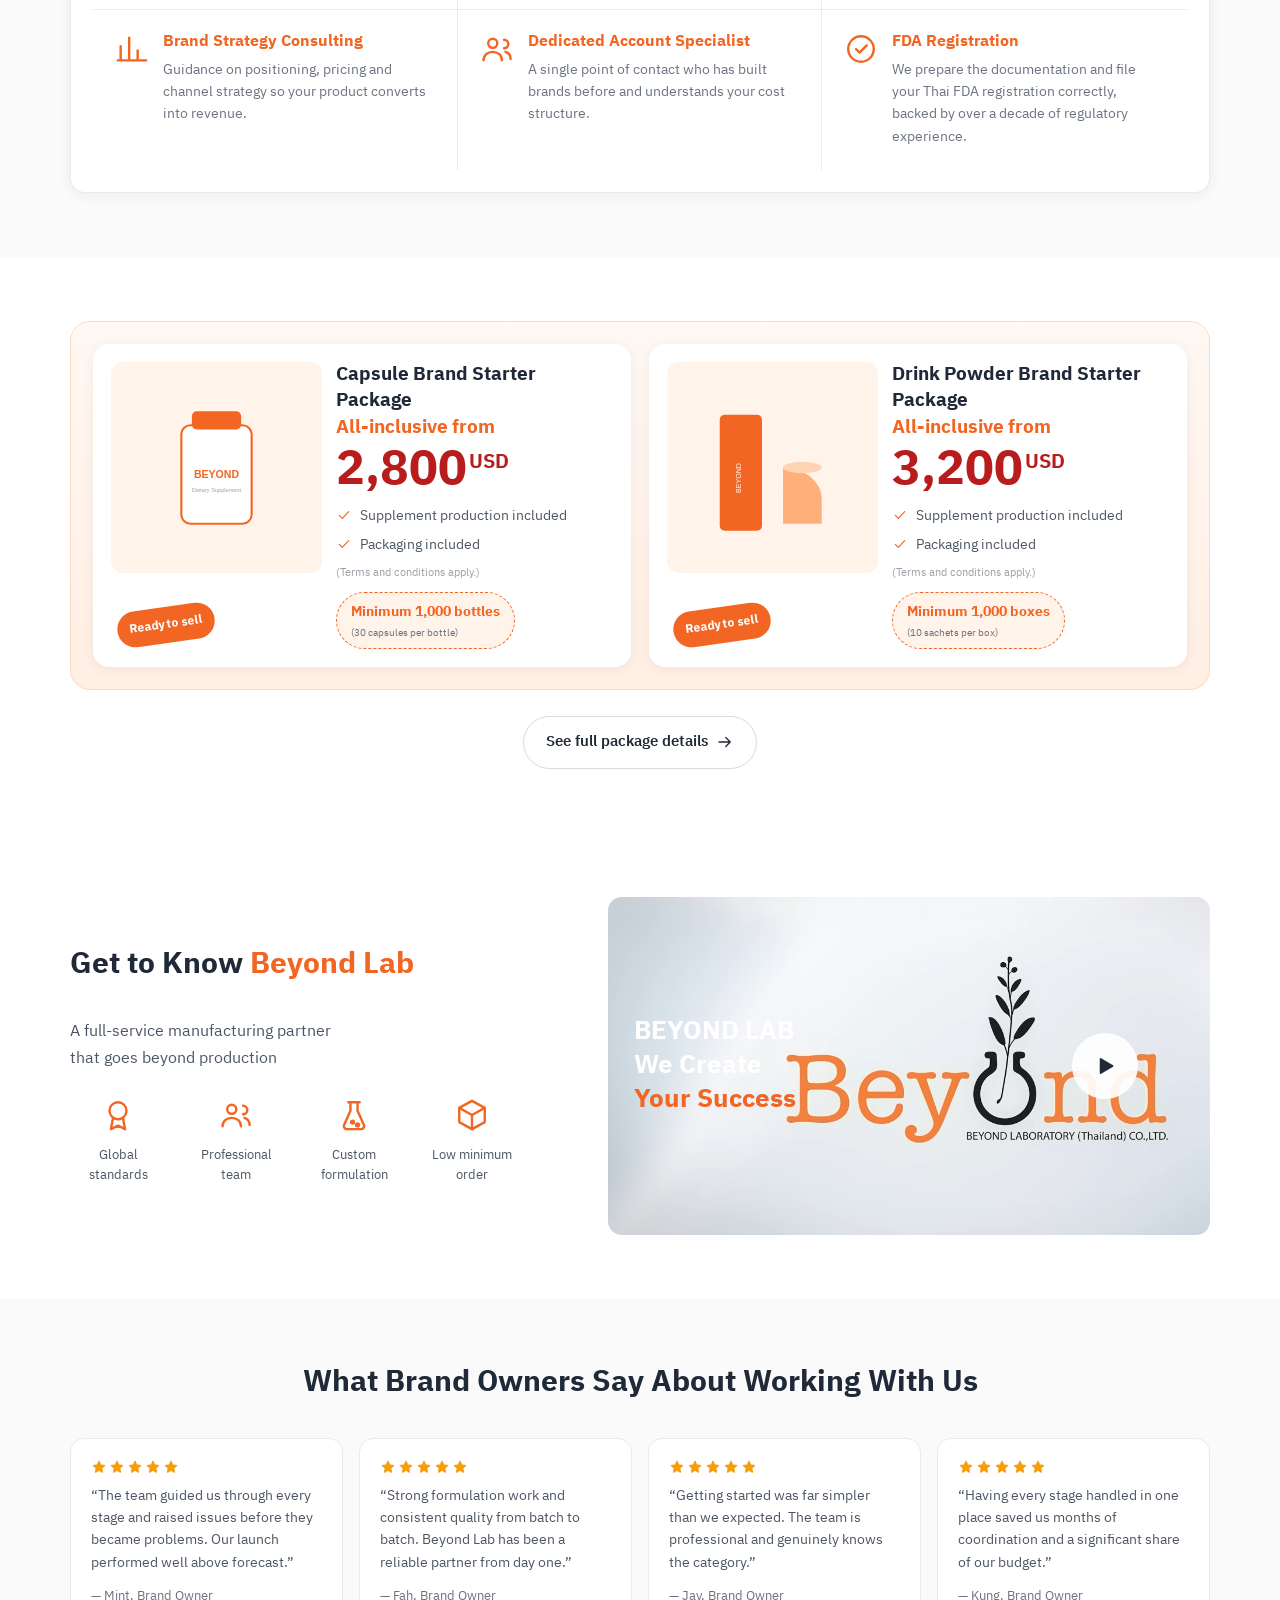
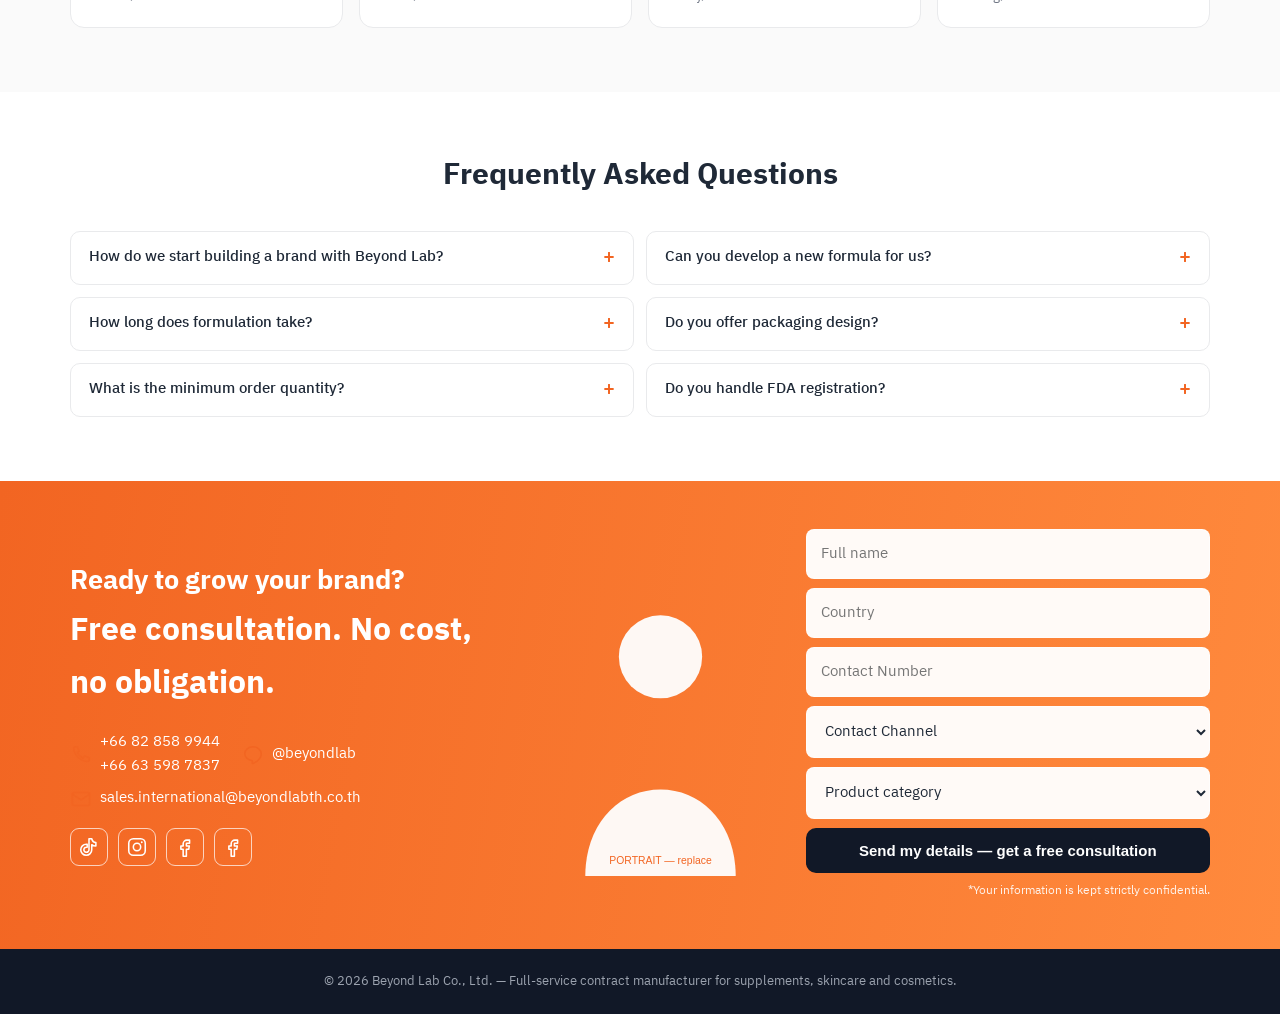
==== commit fd4ec7d8: "Send contact form submissions to sales.international@beyondlabth.co.th The form previously only show" ====
--- a/docs/index.html
+++ b/docs/index.html
@@ -9,16 +9,16 @@
 <link rel="preconnect" href="https://fonts.googleapis.com">
 <link rel="preconnect" href="https://fonts.gstatic.com" crossorigin>
 <link href="https://fonts.googleapis.com/css2?family=IBM+Plex+Sans+Thai:wght@400;500;600;700&display=swap" rel="stylesheet">
-<link rel="stylesheet" href="css/style.css?v=9">
+<link rel="stylesheet" href="css/style.css?v=10">
 </head>
 <body>
 
 <!-- All page content is rendered from js/content.js -->
 <main id="app"></main>
 
-<script src="js/content.js?v=9"></script>
-<script src="js/icons.js?v=9"></script>
-<script src="js/render.js?v=9"></script>
+<script src="js/content.js?v=10"></script>
+<script src="js/icons.js?v=10"></script>
+<script src="js/render.js?v=10"></script>
 <script src="js/viewer.js"></script>
 </body>
 </html>
--- a/docs/css/style.css
+++ b/docs/css/style.css
@@ -184,6 +184,13 @@
   width:100%;padding:12px 14px;border-radius:8px;border:1px solid rgba(255,255,255,.6);
   background:rgba(255,255,255,.96);color:var(--ink);font-family:inherit;font-size:14.5px}
 .form-note{font-size:11.5px;text-align:right;opacity:.9}
+/* กับดักบอต — ต้องมองไม่เห็นแต่ยังอยู่ในหน้า */
+.honey{position:absolute;left:-9999px;width:1px;height:1px;opacity:0;pointer-events:none}
+/* ข้อความผลลัพธ์หลังกดส่ง */
+.form-status{font-size:13px;line-height:1.55;margin-top:2px;min-height:0}
+.form-status:empty{display:none}
+.form-status.ok{background:rgba(255,255,255,.96);color:#166534;border-radius:8px;padding:10px 14px;font-weight:500}
+.form-status.err{background:rgba(127,29,29,.92);color:#FEE2E2;border-radius:8px;padding:10px 14px}
 
 /* footer */
 .site-footer{background:#111827;color:#9CA3AF;padding:22px 0;font-size:13px;text-align:center}
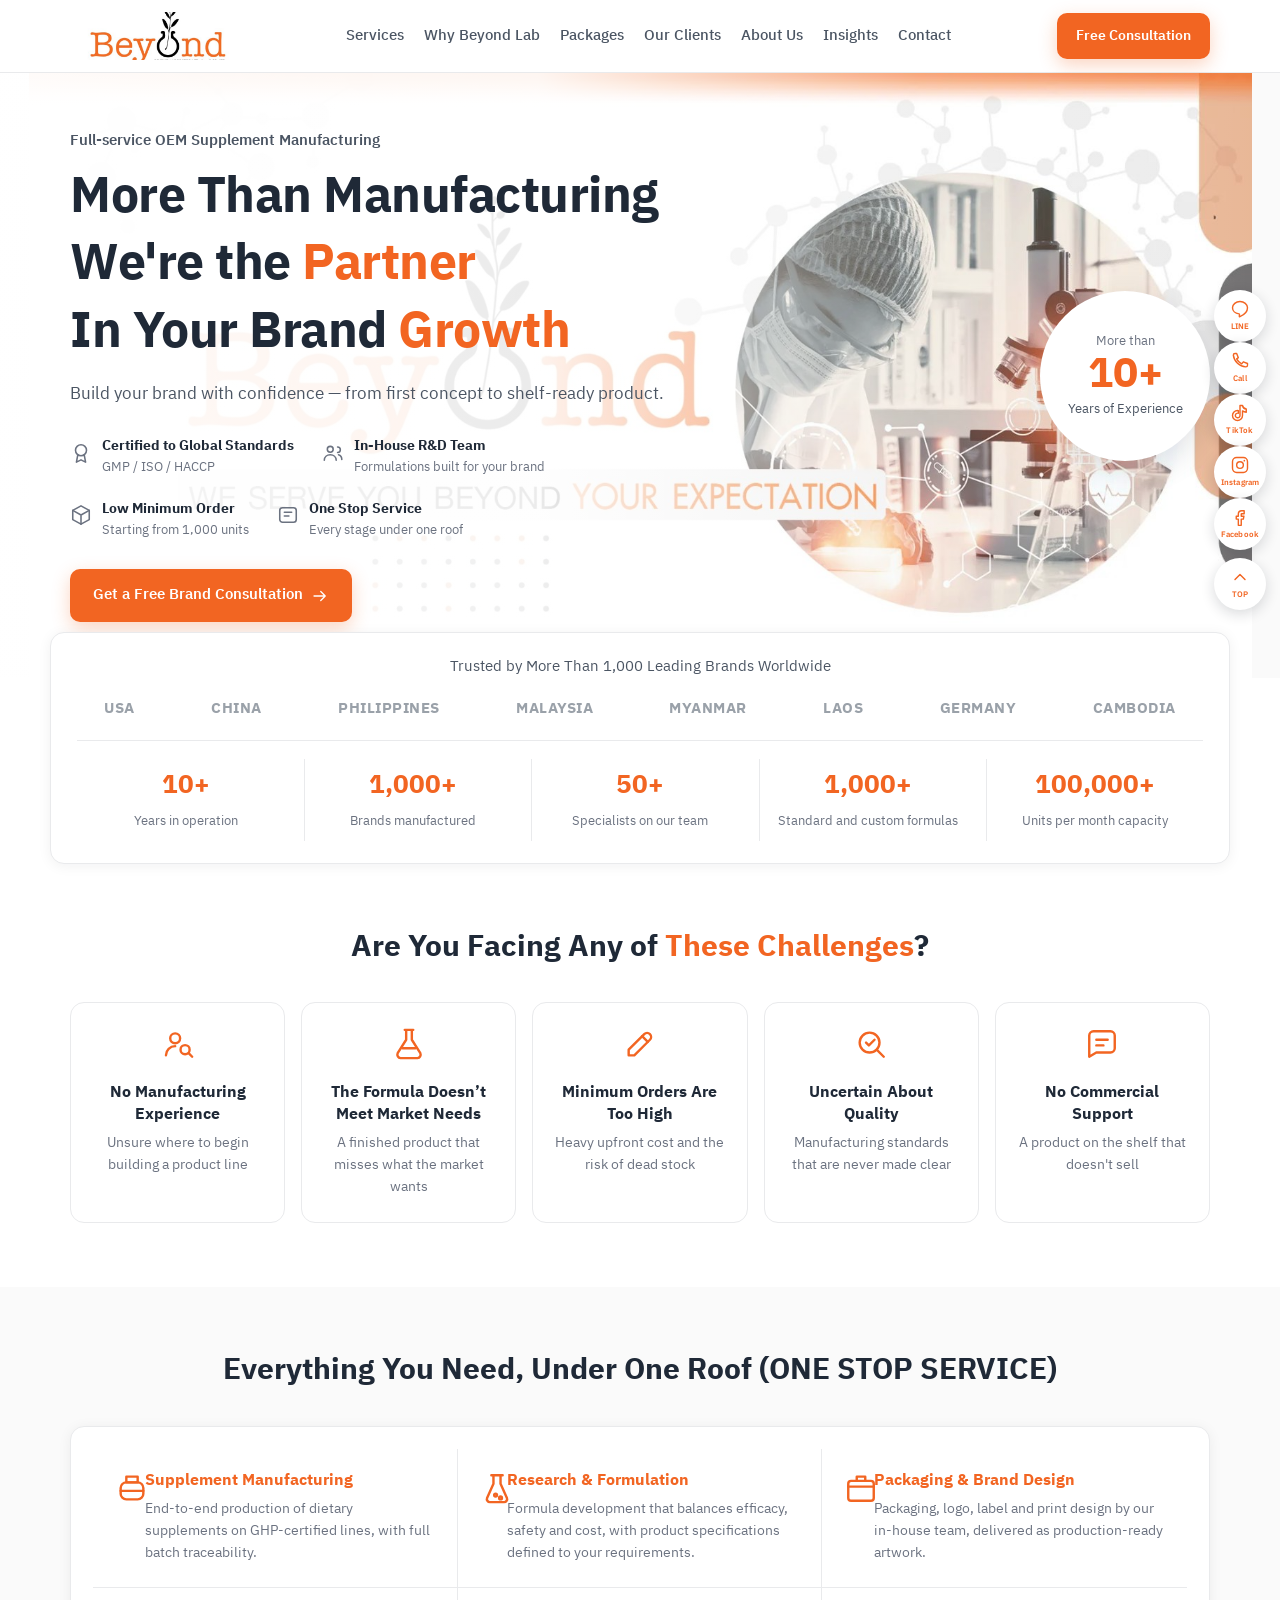
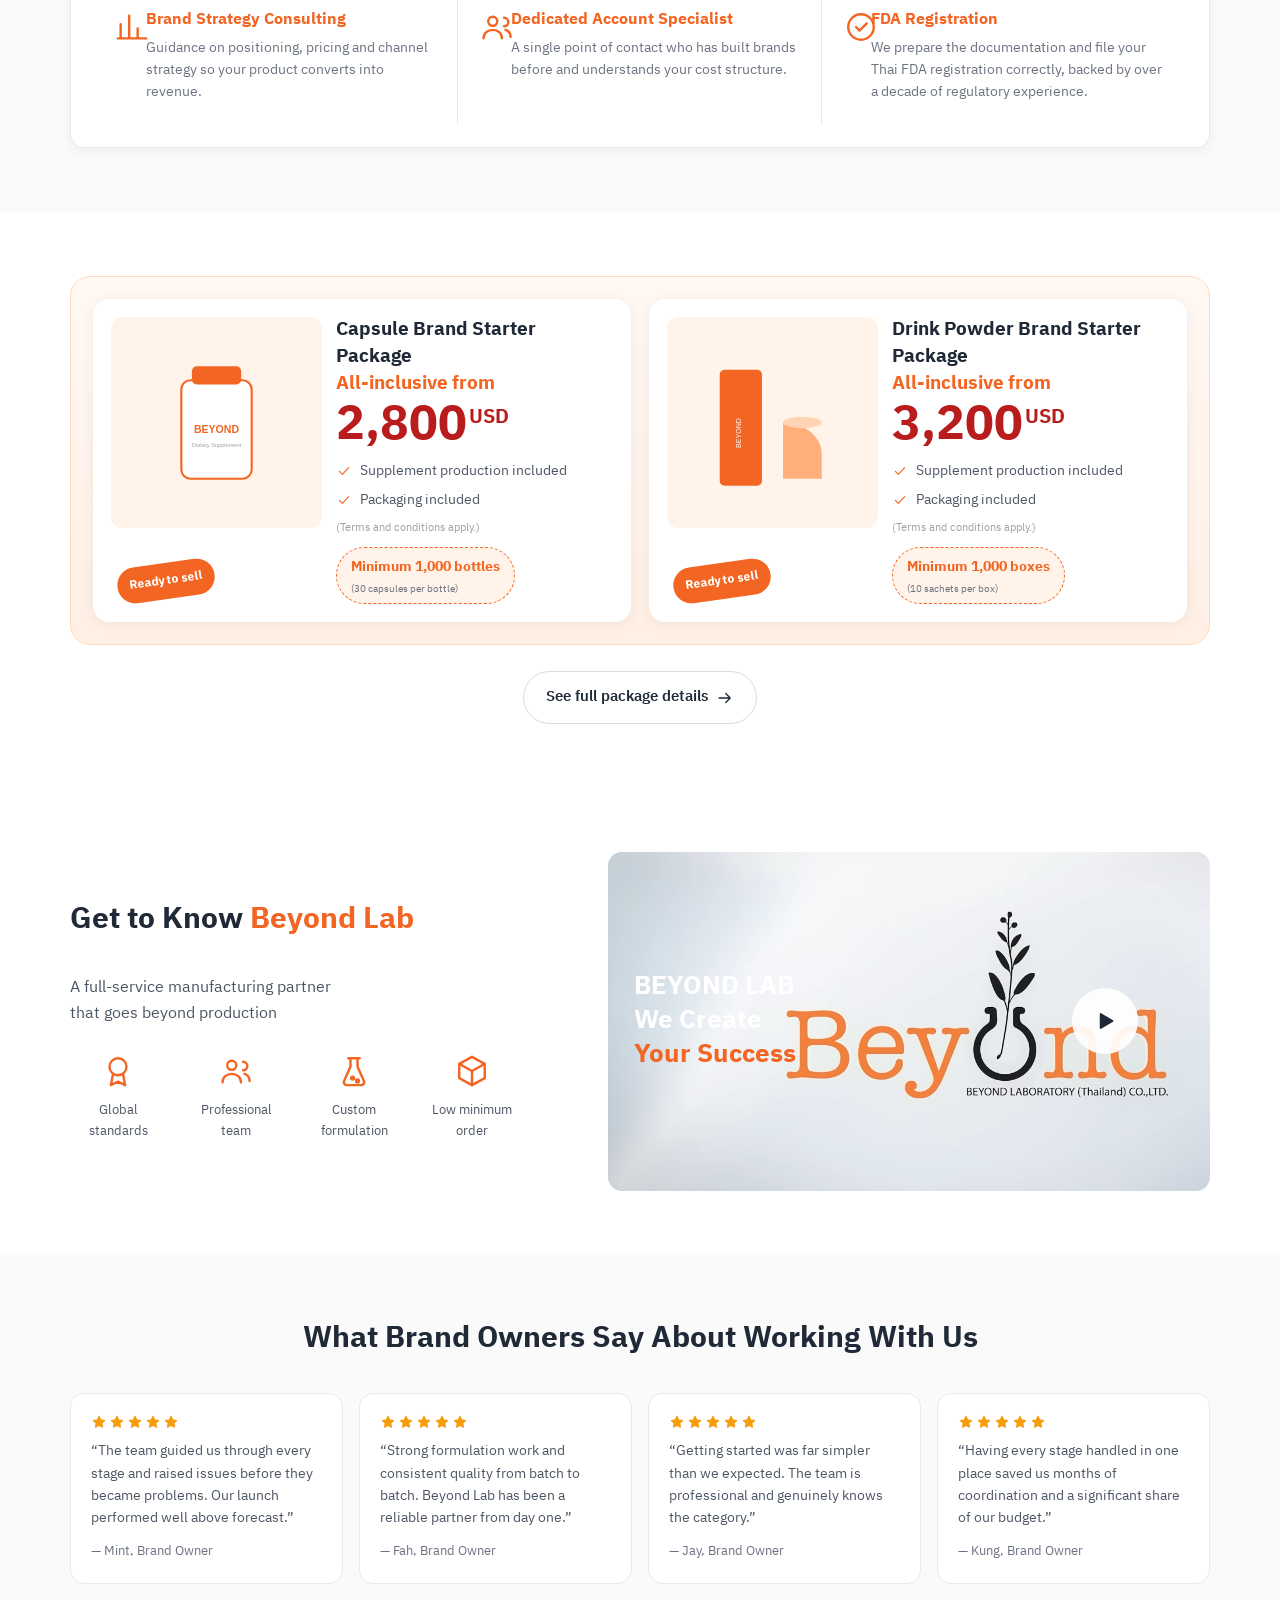
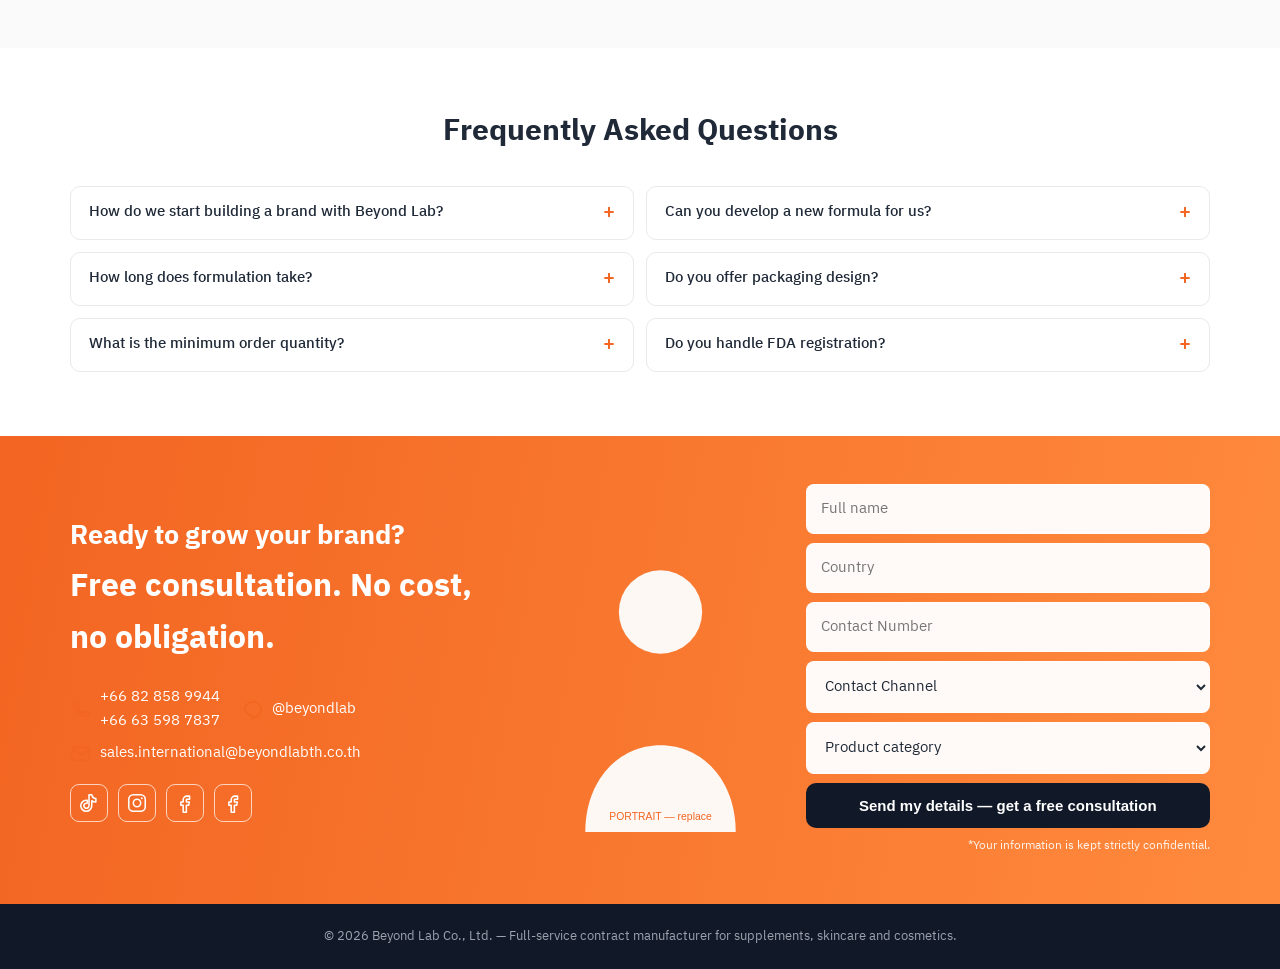
==== commit 4f391cf1: "Restore responsive CSS on the deployed site and fix mobile scaling The EDITOR:START marker sat above" ====
--- a/docs/index.html
+++ b/docs/index.html
@@ -2,23 +2,23 @@
 <html lang="en">
 <head>
 <meta charset="utf-8">
-<meta name="viewport" content="width=device-width, initial-scale=1">
+<meta name="viewport" content="width=device-width, initial-scale=1, viewport-fit=cover">
 <title>Beyond Lab — Contract Manufacturer for Supplements, Skincare &amp; Cosmetics</title>
 <meta name="description" content="Beyond Lab is a full-service contract manufacturer for dietary supplements, skincare and cosmetics. GMP / ISO / HACCP certified, minimum orders from 1,000 units. Free consultation.">
 <link rel="icon" href="assets/logo.svg">
 <link rel="preconnect" href="https://fonts.googleapis.com">
 <link rel="preconnect" href="https://fonts.gstatic.com" crossorigin>
 <link href="https://fonts.googleapis.com/css2?family=IBM+Plex+Sans+Thai:wght@400;500;600;700&display=swap" rel="stylesheet">
-<link rel="stylesheet" href="css/style.css?v=10">
+<link rel="stylesheet" href="css/style.css?v=11">
 </head>
 <body>
 
 <!-- All page content is rendered from js/content.js -->
 <main id="app"></main>
 
-<script src="js/content.js?v=10"></script>
-<script src="js/icons.js?v=10"></script>
-<script src="js/render.js?v=10"></script>
+<script src="js/content.js?v=11"></script>
+<script src="js/icons.js?v=11"></script>
+<script src="js/render.js?v=11"></script>
 <script src="js/viewer.js"></script>
 </body>
 </html>
--- a/docs/css/style.css
+++ b/docs/css/style.css
@@ -9,9 +9,15 @@
   --wrap:1180px;
 }
 *{box-sizing:border-box}
-html{scroll-behavior:smooth}
+html{
+  scroll-behavior:smooth;
+  -webkit-text-size-adjust:100%;   /* iOS Safari ขยายตัวอักษรเองตอนหมุนจอ ทำให้สเกลเพี้ยน */
+  text-size-adjust:100%;
+}
 body{
   margin:0;background:var(--bg);color:var(--ink);
+  overflow-x:clip;                 /* กันหน้าเลื่อนซ้ายขวาได้ (clip ไม่ทำให้ sticky header เสีย) */
+  overflow-wrap:break-word;        /* คำ/อีเมล/URL ยาว ๆ ให้ตัดบรรทัด ไม่ดันจนล้นขอบ */
   font-family:"IBM Plex Sans Thai","Noto Sans Thai",-apple-system,"Segoe UI",sans-serif;
   font-size:16px;line-height:1.65;-webkit-font-smoothing:antialiased;
 }
@@ -167,7 +173,8 @@
 .contact{background:linear-gradient(100deg,var(--brand),#FF8A3D);color:#fff;padding:48px 0}
 .contact-in{display:grid;grid-template-columns:1.1fr .6fr 1fr;gap:24px;align-items:center}
 /* กันคอลัมน์ยืดตามเนื้อหาจนดันหน้าเว็บล้นขอบ (min-width ปกติของ grid คือ auto) */
-.contact-in>*,.grid>*,.promo-grid>*,.faq-grid>*,.hero-in>*,.about>*,.stats>*{min-width:0}
+.contact-in>*,.grid>*,.promo-grid>*,.faq-grid>*,.hero-in>*,.about>*,.stats>*,
+.hd>*,.hf>*,.chan>*,.scard>*,.promo-card>*,.ab>*,.logos>*{min-width:0}
 .c-head{font-size:clamp(20px,2.4vw,27px)}
 .c-sub{font-size:clamp(22px,2.8vw,32px);font-weight:700;margin-top:6px}
 .chans{display:flex;flex-wrap:wrap;gap:8px 22px;margin-top:20px;font-size:14.5px}
@@ -211,3 +218,67 @@
 .icobtn.big .ic{width:34px;height:34px}
 .pcard .icobtn.big,.ab .icobtn.big{display:block;margin:0 auto}
 
+/* ============================================================
+   RESPONSIVE — ต้องอยู่นอกบล็อก EDITOR เสมอ ไม่งั้นจะถูกตัดตอน build
+   แล้วเว็บจริงจะไม่รองรับมือถือ
+   ============================================================ */
+/* ---------- มือถือ: กัน iOS ซูมหน้าจอเองตอนแตะช่องกรอก ----------
+   Safari บน iOS จะซูมเข้าอัตโนมัติถ้า input มีฟอนต์เล็กกว่า 16px แล้วไม่ซูมกลับ
+   ทำให้ทั้งหน้าดูสเกลเพี้ยนและล้นขอบ */
+@media (max-width:900px){
+  input,select,textarea,button{font-size:16px}
+  .contact-form input,.contact-form select,.contact-form textarea{font-size:16px}
+}
+
+/* ---------- responsive ---------- */
+@media (max-width:1024px){
+  .g5{grid-template-columns:repeat(3,1fr)}
+  .g4{grid-template-columns:repeat(2,1fr)}
+  .g3,.svc{grid-template-columns:repeat(2,1fr)}
+  .svc .scard{border-right:1px solid var(--line)}
+  .svc .scard:nth-child(2n){border-right:0}
+  .stats{grid-template-columns:repeat(3,1fr)}
+  .stat:nth-child(4){border-left:0}
+  .about{grid-template-columns:1fr}
+  .contact-in{grid-template-columns:1fr 1fr}
+  .contact-art{display:none}
+  .hd{height:auto;padding-top:12px;padding-bottom:12px;flex-wrap:wrap}
+}
+@media (max-width:720px){
+  .g5,.g4,.g3,.svc,.promo-grid,.faq-grid,.contact-in{grid-template-columns:1fr}
+  .svc .scard{border-right:0}
+  .stats{grid-template-columns:repeat(2,1fr)}
+  .stat{border-left:0}
+  .hero-badge{display:none}
+  .hero-bg::after{background:rgba(255,255,255,.9)}
+  .nav-list{gap:12px}
+  .promo-card{flex-direction:column}
+  .promo-media{width:100%}
+  /* โลโก้: กรอบถูกกำหนดเป็น inline style จาก slot จึงต้อง !important */
+  .logo-img{width:142px !important;height:42px !important}
+  /* ข้อความบนวิดีโอเดิมใหญ่เกินกรอบบนจอเล็ก */
+  .video-txt{font-size:18px;left:16px}
+  .play{width:52px;height:52px;right:8%}
+  .play .ic{width:20px;height:20px}
+  .hero{min-height:auto}
+  .hero-in{padding-top:36px;padding-bottom:36px}
+  .sec{padding:44px 0}
+  .promo{padding:14px}
+  .trust .card{padding:18px 16px}
+  /* ปุ่มลอยด้านขวาทับเนื้อหาบนจอแคบ → ย้ายลงเป็นแถบล่างเต็มความกว้าง */
+  .floating{
+    top:auto;left:0;right:0;bottom:0;transform:none;
+    flex-direction:row;justify-content:center;align-items:center;gap:6px;
+    background:rgba(255,255,255,.97);border-top:1px solid var(--line);
+    box-shadow:0 -2px 14px rgba(17,24,39,.10);
+    padding:6px 8px;padding-bottom:calc(6px + env(safe-area-inset-bottom));
+  }
+  .floating .fl-list{display:flex;flex-direction:row;gap:6px;flex-wrap:nowrap}
+  .fl a,.fl.top{width:auto;min-width:50px;height:44px;border-radius:10px;box-shadow:none;padding:0 6px}
+  .fl .ic{width:18px;height:18px}
+  .fl-label{font-size:8.5px}
+  /* เว้นที่ให้แถบล่าง ไม่ให้บังท้ายเพจ */
+  body{padding-bottom:62px}
+  .site-footer{padding-bottom:16px}
+}
+
